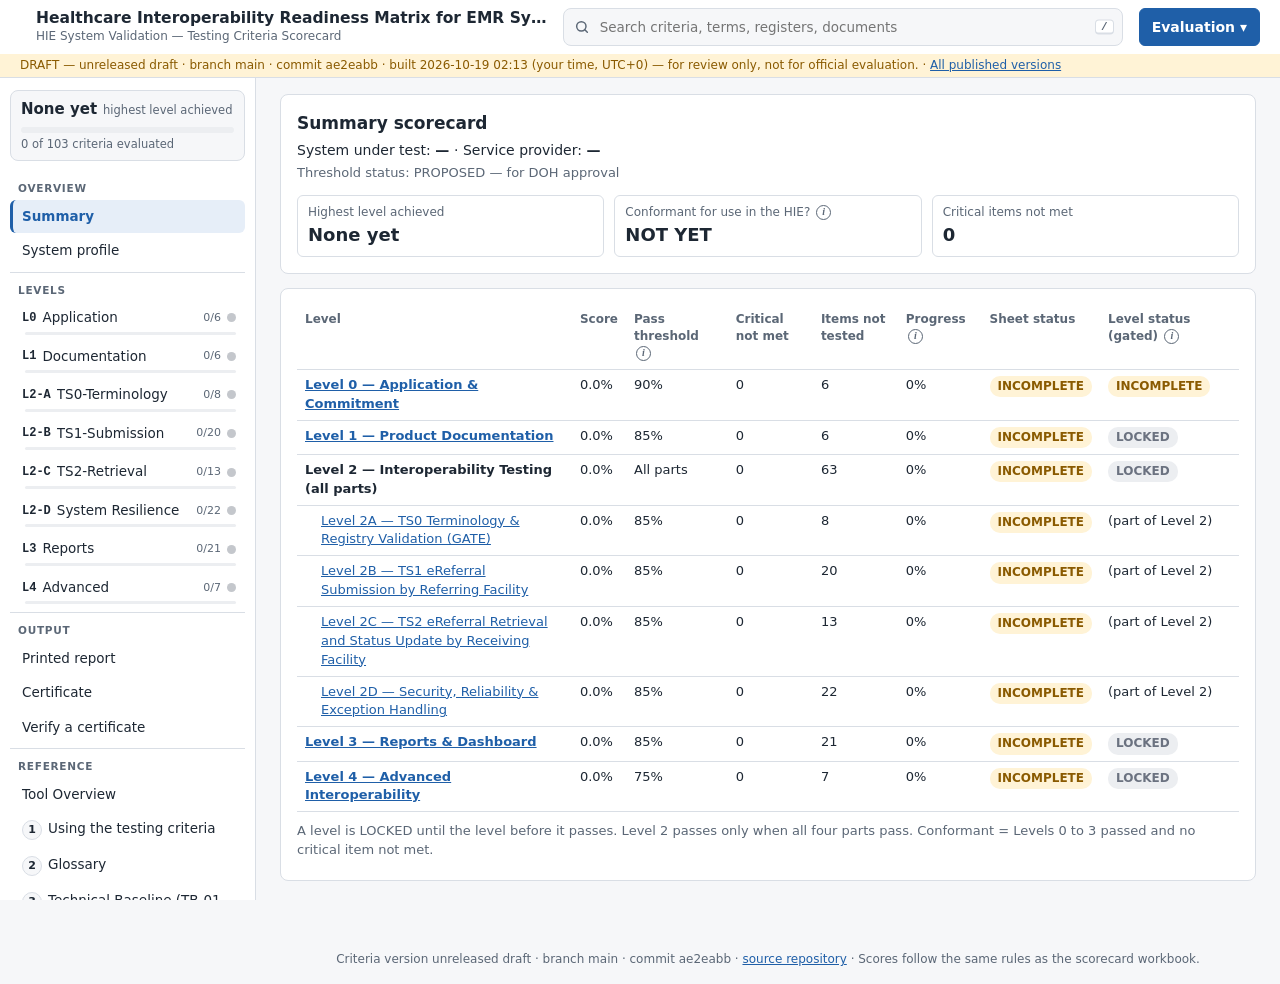
==== draft/index.html @ 9a59cc31 "publish: push main (ae2eabb)" ====
<!doctype html>
<!-- SPDX-FileCopyrightText: 2026 Department of Health – Western Visayas Center for Health Development
     SPDX-License-Identifier: GPL-3.0-or-later -->
<html lang="en">
<head>
  <meta charset="utf-8">
  <meta name="build" content="ae2eabb5ef69">
  <meta name="viewport" content="width=device-width, initial-scale=1">
  <title>Testing Criteria Scorecard</title>
  <link rel="stylesheet" href="style.css?v=ae2eabb5ef69">
</head>
<body>
  <header class="top" id="top">
    <div class="top-inner">
      <button id="nav-toggle" class="nav-toggle" type="button" aria-expanded="false" aria-controls="side" aria-label="Open navigation">
        <span class="burger" aria-hidden="true"></span><span id="nav-cur" class="nav-cur">Summary</span>
      </button>
      <a class="brand" href="#summary" title="Summary">
        <h1>Healthcare Interoperability Readiness Matrix for EMR Systems Evaluation Tool</h1>
        <span class="sub">HIE System Validation — Testing Criteria Scorecard</span>
      </a>
      <div class="search" role="search">
        <svg class="s-ico" viewBox="0 0 24 24" aria-hidden="true"><circle cx="11" cy="11" r="7"/><path d="m20 20-4.2-4.2"/></svg>
        <input id="q" type="search" placeholder="Search criteria, terms, registers, documents" aria-label="Search criteria, terms, registers and documents" autocomplete="off">
        <kbd class="s-key" title="Press / to search">/</kbd>
        <div id="q-list" class="q-list" role="listbox" hidden></div>
      </div>
      <div class="menu">
        <button id="menu-btn" type="button" aria-haspopup="true" aria-expanded="false" aria-controls="menu-list">Evaluation <span aria-hidden="true">▾</span></button>
        <div id="menu-list" class="menu-list" role="menu" hidden>
          <div class="menu-h">This evaluation</div>
          <button id="btn-save" type="button" role="menuitem"><b>Save evaluation</b><span>Download answers, notes and profile (.json)</span></button>
          <label class="button" for="file-load" role="menuitem"><b>Load evaluation…</b><span>Continue from a saved .json file</span></label>
          <input id="file-load" type="file" accept="application/json,.json" hidden>
          <button id="btn-print" type="button" role="menuitem"><b>Print report</b><span>Printed evaluation report / PDF</span></button>
          <button id="btn-print-cert-menu" type="button" role="menuitem"><b>Print certificate</b><span>Certificate of validation, A4 / PDF (proof of concept)</span></button>
          <button id="btn-reset" type="button" role="menuitem" class="danger"><b>Clear answers</b><span>Remove everything saved in this browser</span></button>
          <div class="menu-h">Excel workbook</div>
          <a id="dl-blank" class="button" role="menuitem" href="#" download><b>Blank workbook (.xlsx)</b><span id="dl-blank-note">Scorecard workbook of this version, to fill in offline</span></a>
          <button id="dl-filled" type="button" role="menuitem" aria-disabled="true" class="soon"><b>Workbook with my answers (.xlsx) <i class="soon-tag">Coming soon</i></b><span>Not available yet. Meanwhile use Save evaluation, or copy the results into the blank workbook.</span></button>
        </div>
      </div>
    </div>
    <div id="banner" class="banner" role="status"></div>
  </header>
  <aside id="side" class="side" aria-label="Navigation"><nav id="tabs" class="tabs" aria-label="Sections"></nav></aside>
  <div id="scrim" class="scrim" hidden></div>
  <main id="main" tabindex="-1"><p class="loading">Loading criteria…</p></main>
  <footer class="foot" id="foot"></footer>
  <script src="scoring.js?v=ae2eabb5ef69"></script>
  <script src="reference.js?v=ae2eabb5ef69"></script>
  <script src="cert.js?v=ae2eabb5ef69"></script>
  <script src="app.js?v=ae2eabb5ef69"></script>
</body>
</html>
---- draft/style.css ----
/* SPDX-FileCopyrightText: 2026 Department of Health – Western Visayas Center for Health Development
 * SPDX-License-Identifier: GPL-3.0-or-later */
:root {
  --bg: #f6f7f9;
  --panel: #ffffff;
  --ink: #1d2733;
  --muted: #5b6776;
  --line: #d9dee5;
  --accent: #1f5fa8;
  --accent-soft: #e6eef8;
  --good: #1e7a3c;
  --good-soft: #e3f3e8;
  --bad: #b3261e;
  --bad-soft: #fbe6e4;
  --warn: #8a5a00;
  --warn-soft: #fff3d6;
  --lock: #6b7280;
  --lock-soft: #eceef1;
  --radius: 8px;
  --cmp: #0f7f78; --cmp-soft: #ddf3ef;
}
@media (prefers-color-scheme: dark) {
  :root {
    --bg: #12161c; --panel: #1b2129; --ink: #e6e9ee; --muted: #a2acb9; --line: #2e3742;
    --accent: #7fb0ec; --accent-soft: #1d2b3d; --good: #79d095; --good-soft: #17301f;
    --bad: #f19a92; --bad-soft: #3a1d1b; --warn: #f2c66b; --warn-soft: #3a2f14; --lock: #a2acb9; --lock-soft: #262d36; --cmp: #5fd0c2; --cmp-soft: #12302d;
  }
}
* { box-sizing: border-box; }
body { margin: 0; font: 14px/1.45 system-ui, -apple-system, "Segoe UI", Roboto, sans-serif; background: var(--bg); color: var(--ink); }
h1 { font-size: 18px; margin: 0; }
h2 { font-size: 17px; margin: 0 0 4px; }
h3 { font-size: 15px; margin: 0; }
p { margin: 4px 0; }
a { color: var(--accent); }
table.kv th { width: 32%; }
button, .button, select, input, textarea { font: inherit; color: inherit; }
button, .button {
  border: 1px solid var(--line); background: var(--panel); border-radius: 6px; padding: 6px 12px; cursor: pointer;
  display: inline-block; white-space: nowrap;
}
button:hover, .button:hover { border-color: var(--accent); }
button.danger { color: var(--bad); }
button:focus-visible, .button:focus-visible, select:focus-visible, .tabs a:focus-visible { outline: 2px solid var(--accent); outline-offset: 2px; }

/* ---------------------------------------------------------------- page shell
   header (one row) · fixed sidebar on the left · content · guide panel docked on the right */
:root { --side: 256px; --guide: 430px; --hdr: 64px; }
.top { background: var(--panel); border-bottom: 1px solid var(--line); position: sticky; top: 0; z-index: 30; }
.top-inner { display: grid; grid-template-columns: auto minmax(0, 1fr) minmax(260px, 560px) auto; gap: 16px; align-items: center; padding: 8px 20px; }
.brand { text-decoration: none; color: inherit; min-width: 0; grid-column: 2; }
.brand h1 { font-size: 15.5px; line-height: 1.25; white-space: nowrap; overflow: hidden; text-overflow: ellipsis; }
.brand .sub { display: block; font-size: 12px; white-space: nowrap; overflow: hidden; text-overflow: ellipsis; }
.sub { color: var(--muted); font-size: 13px; }
.menu { position: relative; grid-column: 4; }
#menu-btn { background: var(--accent); border-color: var(--accent); color: #fff; font-weight: 600; height: 38px; }
#menu-btn:hover { filter: brightness(1.08); }
.menu-list { position: absolute; right: 0; top: calc(100% + 6px); z-index: 45; width: 290px; background: var(--panel); border: 1px solid var(--line);
  border-radius: 10px; box-shadow: 0 10px 28px rgba(0,0,0,.18); padding: 6px; display: grid; gap: 2px; }
.menu-list[hidden] { display: none; }
.menu-list button, .menu-list .button { border: 0; border-radius: 6px; text-align: left; padding: 8px 10px; white-space: normal; background: none; width: 100%; }
.menu-list button:hover, .menu-list .button:hover { background: var(--accent-soft); }
.menu-list b { display: block; font-size: 13.5px; }
.menu-list span { display: block; font-size: 12px; color: var(--muted); }
.menu-list .danger b { color: var(--bad); }
.nav-toggle { display: none; align-items: center; gap: 8px; padding: 6px 10px; height: 38px; max-width: 46vw; grid-column: 1; }
.nav-cur { overflow: hidden; text-overflow: ellipsis; white-space: nowrap; font-weight: 600; font-size: 13px; }
.burger, .burger::before, .burger::after { display: block; width: 16px; height: 2px; background: currentColor; border-radius: 1px; position: relative; }
.burger::before, .burger::after { content: ""; position: absolute; left: 0; }
.burger::before { top: -5px; } .burger::after { top: 5px; }
.banner { padding: 3px 20px; font-size: 12px; white-space: nowrap; overflow: hidden; text-overflow: ellipsis; }
.banner.draft { background: var(--warn-soft); color: var(--warn); }
.banner.release { background: var(--good-soft); color: var(--good); }

/* search: same height and radius as the menu button, icon and "/" hint inside the field */
.search { position: relative; grid-column: 3; width: 100%; }
.search input { width: 100%; height: 38px; padding: 0 36px 0 36px; border: 1px solid var(--line); border-radius: 8px; background: var(--bg); font-size: 13.5px; }
.search input:focus { outline: none; border-color: var(--accent); background: var(--panel); box-shadow: 0 0 0 3px var(--accent-soft); }
.search .s-ico { position: absolute; left: 11px; top: 50%; width: 16px; height: 16px; transform: translateY(-50%); fill: none; stroke: var(--muted); stroke-width: 2.2; stroke-linecap: round; pointer-events: none; }
.search .s-key { position: absolute; right: 9px; top: 50%; transform: translateY(-50%); font: 600 11px ui-monospace, Consolas, monospace; color: var(--muted);
  border: 1px solid var(--line); border-bottom-width: 2px; border-radius: 4px; padding: 0 5px; background: var(--panel); pointer-events: none; }
.search input:focus ~ .s-key { display: none; }

/* sidebar */
.side { position: fixed; z-index: 25; top: var(--hdr); left: 0; bottom: 0; width: var(--side); overflow-y: auto; background: var(--panel);
  border-right: 1px solid var(--line); padding: 12px 10px 28px; scrollbar-width: thin; }
.tabs { display: flex; flex-direction: column; gap: 4px; }
.sd-prog { border: 1px solid var(--line); border-radius: 8px; padding: 8px 10px; margin-bottom: 6px; background: var(--bg); }
.sd-prog b { font-size: 15px; } .sd-prog span { font-size: 11.5px; color: var(--muted); margin-left: 6px; }
.sd-prog .bar { margin: 6px 0 3px; } .sd-prog .sd-small { margin: 0; display: block; }
.tg { display: flex; flex-direction: column; gap: 1px; padding-top: 6px; border-top: 1px solid var(--line); }
.tg:nth-child(2) { border-top: 0; }
.tg-l { font-size: 10.5px; font-weight: 700; letter-spacing: .07em; text-transform: uppercase; color: var(--muted); padding: 4px 8px 2px; }
.tabs a { position: relative; display: flex; align-items: center; gap: 6px; padding: 7px 9px; text-decoration: none; color: var(--ink); border-radius: 6px;
  border-left: 3px solid transparent; font-size: 13.5px; }
.tabs a:hover { background: var(--bg); }
.tabs a[aria-current="page"] { background: var(--accent-soft); color: var(--accent); border-left-color: var(--accent); font-weight: 600; }
.tabs a.lvl { padding-bottom: 11px; }
.tabs .t-code { font: 700 12px ui-monospace, Consolas, monospace; flex: none; }
.tabs .t-name { flex: 1; min-width: 0; overflow: hidden; text-overflow: ellipsis; white-space: nowrap; }
.tabs .t-count { font-size: 11px; color: var(--muted); font-variant-numeric: tabular-nums; }
.ts { width: 9px; height: 9px; border-radius: 50%; flex: none; }
.t-meter { position: absolute; left: 12px; right: 9px; bottom: 4px; height: 3px; background: var(--lock-soft); border-radius: 2px; overflow: hidden; }
.t-meter > span { display: block; height: 100%; }
.ts-todo { background: var(--lock); opacity: .4; } .ts-prog { background: var(--warn); } .ts-pass { background: var(--good); } .ts-fail { background: var(--bad); }
.sd-ref > summary { cursor: pointer; padding: 7px 9px; border-radius: 6px; font-size: 13.5px; list-style: none; display: flex; justify-content: space-between; }
.sd-ref > summary::after, .sd-doc > summary::after { content: "▸"; color: var(--muted); transition: transform .15s; }
.sd-ref[open] > summary::after, .sd-doc[open] > summary::after { transform: rotate(90deg); }
.sd-ref > summary::-webkit-details-marker, .sd-doc > summary::-webkit-details-marker { display: none; }
.sd-ref > summary:hover, .sd-doc > summary:hover { background: var(--bg); }
.sd-sub { padding-left: 8px; margin-left: 8px; border-left: 1px solid var(--line); }
.sd-sub a { padding: 5px 8px; font-size: 13px; }
.sd-h { font-size: 10.5px; font-weight: 700; color: var(--muted); text-transform: uppercase; letter-spacing: .05em; padding: 8px 8px 2px; }
.sd-doc > summary { cursor: pointer; padding: 5px 8px; font-size: 13px; border-radius: 6px; list-style: none; display: flex; justify-content: space-between; gap: 6px; }
.sd-doc a { padding-left: 14px; font-size: 12.5px; }
.sd-doc .cnt { font-size: 11px; color: var(--muted); }
.scrim { position: fixed; inset: 0; background: rgba(0,0,0,.35); z-index: 24; }

main { max-width: 1180px; margin: 0 auto 0 var(--side); padding: 16px 24px 40px; }
@media (min-width: 1500px) { main { margin-left: calc(var(--side) + (100vw - var(--side) - 1180px) / 2 - 8px); } }
.foot { margin-left: var(--side); }
.loading { color: var(--muted); }
.panel { background: var(--panel); border: 1px solid var(--line); border-radius: var(--radius); padding: 16px; margin-bottom: 14px; }
.intro { color: var(--muted); max-width: 900px; }

.stats { display: grid; grid-template-columns: repeat(auto-fit, minmax(140px, 1fr)); gap: 10px; margin-top: 12px; }
.stat { border: 1px solid var(--line); border-radius: 6px; padding: 8px 10px; }
.stat .k { font-size: 12px; color: var(--muted); }
.stat .v { font-size: 18px; font-weight: 600; }
.stat.good { border-color: var(--good); background: var(--good-soft); } .stat.good .v { color: var(--good); }
.stat.bad { border-color: var(--bad); background: var(--bad-soft); } .stat.bad .v { color: var(--bad); }
.stat.warn { border-color: color-mix(in srgb, var(--warn) 50%, var(--line)); } .stat.warn .v { color: var(--warn); }
.bar.thr { position: relative; overflow: visible; }
.bar.thr > span { border-radius: 3px; }
.stat.good .bar > span { background: var(--good); } .stat.bad .bar > span { background: var(--bad); }
.bar.thr > i { position: absolute; top: -3px; bottom: -3px; width: 2px; background: var(--ink); }
.bar { height: 6px; background: var(--lock-soft); border-radius: 3px; overflow: hidden; margin-top: 6px; }
.bar > span { display: block; height: 100%; background: var(--accent); }

.status { display: inline-block; padding: 2px 8px; border-radius: 10px; font-size: 12px; font-weight: 600; }
.s-PASSED { background: var(--good-soft); color: var(--good); }
.s-NOT-PASSED { background: var(--bad-soft); color: var(--bad); }
.s-INCOMPLETE { background: var(--warn-soft); color: var(--warn); }
.s-LOCKED { background: var(--lock-soft); color: var(--lock); }

.toolbar { display: flex; gap: 10px; align-items: center; flex-wrap: wrap; margin: 6px 0 12px; }
.toolbar input[type=search] { padding: 6px 10px; border: 1px solid var(--line); border-radius: 6px; background: var(--panel); min-width: 240px; }
.toolbar select { padding: 6px; border: 1px solid var(--line); border-radius: 6px; background: var(--panel); }

/* criterion cards: the whole card is shaded by its state so open items stand out while scrolling */
.crit { background: var(--panel); border: 1px solid var(--line); border-left: 6px solid var(--line); border-radius: var(--radius); padding: 12px 14px; margin-bottom: 10px;
  transition: background-color .15s, border-color .15s; scroll-margin-top: calc(var(--hdr, 120px) + 70px); }
.crit.st-nt { border-left-color: #b8c0cb; border-left-style: dashed; }
.crit.st-prog { border-left-color: var(--warn); border-left-style: dashed; background: linear-gradient(90deg, var(--warn-soft), var(--panel) 40%); }
.crit.st-met { border-left-color: var(--good); background: linear-gradient(90deg, var(--good-soft), var(--panel) 55%); }
.crit.st-fail { border-left-color: var(--bad); background: var(--bad-soft); border-color: color-mix(in srgb, var(--bad) 35%, var(--line)); }
.crit.st-partial { border-left-color: var(--cmp); background: var(--cmp-soft); }
.crit.st-na { border-left-color: var(--lock); background: repeating-linear-gradient(135deg, var(--panel) 0 10px, var(--lock-soft) 10px 12px); }
.crit.st-na .title, .crit.st-na .subs { opacity: .8; }
.crit.info { box-shadow: inset 0 0 0 1px transparent; }
.crit.info .title::before { content: "INFO ONLY"; font-size: 10px; font-weight: 700; letter-spacing: .05em; color: var(--muted); border: 1px solid var(--line); border-radius: 3px; padding: 0 4px; margin-right: 6px; vertical-align: 1px; }
.badge-slot { margin-left: auto; }
.badge { display: inline-block; font-size: 11.5px; font-weight: 700; padding: 2px 8px; border-radius: 999px; white-space: nowrap; border: 1px solid transparent; }
.b-met { background: var(--good); color: #fff; }
.b-fail { background: var(--bad); color: #fff; }
.b-partial { background: var(--cmp); color: #fff; }
.b-prog { background: var(--warn-soft); color: var(--warn); border-color: var(--warn); }
.b-na { background: var(--lock-soft); color: var(--lock); border-color: var(--lock); }
.b-nt { background: var(--panel); color: var(--muted); border-color: #b8c0cb; border-style: dashed; }
.crit .srcbtn.card { margin-left: 6px; }
/* answer controls take the colour of their value */
select.v-met { background: var(--good-soft) !important; border-color: var(--good) !important; color: var(--good); font-weight: 600; }
select.v-fail { background: var(--bad-soft) !important; border-color: var(--bad) !important; color: var(--bad); font-weight: 600; }
select.v-na { background: var(--lock-soft) !important; border-color: var(--lock) !important; color: var(--lock); }
select.v-partial { background: var(--cmp-soft) !important; border-color: var(--cmp) !important; color: var(--cmp); font-weight: 600; }
select.v-nt { border-style: dashed !important; }
.subs li.v-met { background: color-mix(in srgb, var(--good-soft) 70%, transparent); }
.subs li.v-fail { background: color-mix(in srgb, var(--bad) 14%, transparent); }
.subs li.v-na { opacity: .75; }
.subs li { border-radius: 4px; padding-left: 4px; padding-right: 4px; }
.crit-head { display: flex; gap: 8px 10px; align-items: center; flex-wrap: wrap; }
.cid { font-weight: 700; font-family: ui-monospace, Consolas, monospace; }
.section { color: var(--muted); font-size: 12px; }
.tag { font-size: 11px; padding: 1px 6px; border-radius: 4px; background: var(--lock-soft); color: var(--muted); }
.tag.critical { background: var(--bad-soft); color: var(--bad); font-weight: 600; }
.title { margin: 6px 0 8px; font-size: 14px; }
.answer { display: flex; gap: 8px; align-items: center; flex-wrap: wrap; }
.answer select { padding: 5px 8px; border: 1px solid var(--line); border-radius: 6px; background: var(--panel); min-width: 180px; }
.subs { list-style: none; padding: 0; margin: 6px 0 0; }
.subs li { display: grid; grid-template-columns: 90px 1fr 190px; gap: 8px; align-items: center; padding: 5px 0; border-top: 1px dashed var(--line); }
.subs .sid { font-family: ui-monospace, Consolas, monospace; font-size: 12px; color: var(--muted); }
.subs select { padding: 4px 6px; border: 1px solid var(--line); border-radius: 6px; background: var(--panel); }
.result { margin-top: 8px; font-size: 13px; color: var(--muted); }
.result b { color: var(--ink); }
.out-bad { color: var(--bad); }
details { margin-top: 8px; }
details summary { cursor: pointer; color: var(--accent); font-size: 13px; }
.guide { white-space: pre-wrap; font-size: 13px; margin: 6px 0; }
.guide h4 { margin: 8px 0 2px; font-size: 12px; text-transform: uppercase; letter-spacing: .03em; color: var(--muted); }
textarea.notes { width: 100%; min-height: 34px; margin-top: 8px; border: 1px solid var(--line); border-radius: 6px; padding: 6px 8px; background: var(--panel); resize: vertical; }

table.grid { width: 100%; border-collapse: collapse; font-size: 13px; }
table.grid th, table.grid td { border-bottom: 1px solid var(--line); padding: 6px 8px; text-align: left; vertical-align: top; }
table.grid th { color: var(--muted); font-weight: 600; font-size: 12px; }
.num { text-align: right; font-variant-numeric: tabular-nums; }
/* system profile: one panel per workbook group (numbered 1–4), hint text always visible under each field */
.pf-group { min-width: 0; }
.pf-head { display: flex; flex-wrap: wrap; align-items: center; gap: 4px 12px; }
.pf-title { display: flex; align-items: center; gap: 8px; font-size: 15px; }
.pf-num { display: inline-grid; place-items: center; width: 22px; height: 22px; border-radius: 5px; background: var(--accent-soft); color: var(--accent); font-size: 12.5px; }
.pf-count { margin-left: auto; font-size: 12px; color: var(--muted); font-variant-numeric: tabular-nums; }
.pf-note { color: var(--muted); font-size: 13px; margin: 4px 0 0; }
.profile { display: grid; grid-template-columns: repeat(auto-fill, minmax(min(260px, 100%), 1fr)); gap: 14px 18px; margin-top: 12px; }
.pf-field { display: flex; flex-direction: column; gap: 4px; min-width: 0; }
.pf-field.wide { grid-column: 1 / -1; }
.pf-lab { display: flex; align-items: center; gap: 4px; }
.profile label { font-size: 13px; font-weight: 600; color: var(--ink); }
.pf-head .srcbtn { margin-left: 0; }
.pf-req { font-weight: 400; font-size: 12px; color: var(--muted); }
.profile input, .profile select, .profile textarea { width: 100%; min-height: 36px; padding: 6px 9px; border: 1px solid var(--line); border-radius: 6px; background: var(--panel); }
.profile textarea { resize: vertical; line-height: 1.4; }
.profile input:focus, .profile select:focus, .profile textarea:focus { outline: none; border-color: var(--accent); box-shadow: 0 0 0 3px var(--accent-soft); }
.profile input::placeholder, .profile textarea::placeholder { color: var(--muted); opacity: .8; }
.pf-hint { font-size: 12px; color: var(--muted); line-height: 1.35; }
/* team table: role · name · agency · designation; on phones each person becomes a stacked block */
.pf-team-help { margin: 8px 0 0; }
.pf-team-tbl { margin-top: 10px; border-top: 1px solid var(--line); }
.pf-trow { display: grid; grid-template-columns: minmax(140px, .9fr) minmax(0, 1.3fr) minmax(0, 1fr) minmax(0, 1.3fr); gap: 8px 12px; align-items: center;
  padding: 8px 0; border-bottom: 1px solid var(--line); }
.pf-thead { padding: 6px 0; font-size: 12px; font-weight: 600; color: var(--muted); }
.pf-role { display: flex; flex-wrap: wrap; align-items: center; gap: 2px 6px; font-size: 13.5px; }
.pf-role .pf-req { flex-basis: 100%; }
.pf-trow.opt .pf-role b { font-weight: 600; color: var(--muted); }
.pf-tc { min-width: 0; }
.pf-tc input, .pf-tc select { width: 100%; min-height: 36px; padding: 6px 9px; border: 1px solid var(--line); border-radius: 6px; background: var(--panel); }
.pf-tc input:focus, .pf-tc select:focus { outline: none; border-color: var(--accent); box-shadow: 0 0 0 3px var(--accent-soft); }
.pf-tl { position: absolute; width: 1px; height: 1px; overflow: hidden; clip: rect(0 0 0 0); white-space: nowrap; }
.pf-team { margin: 12px 0 0; padding: 8px 10px; border-radius: 6px; font-size: 13px; }
.pf-team:has(.pf-warn) { background: var(--warn-soft); color: var(--warn); }
.pf-team:has(.pf-ok) { background: var(--good-soft); color: var(--good); }
@media (prefers-color-scheme: dark) { .profile input, .profile select, .pf-tc select { color-scheme: dark; } }
@media (max-width: 767px) {
  .profile input, .profile select, .pf-tc input, .pf-tc select { min-height: 44px; }
  .pf-thead { display: none; }
  .pf-trow { grid-template-columns: 1fr; gap: 6px; padding: 12px 0; }
  .pf-role .pf-req { flex-basis: auto; }
  .pf-tl { position: static; width: auto; height: auto; overflow: visible; clip: auto; display: block; font-size: 12px; color: var(--muted); margin-bottom: 2px; }
}
.big { font-size: 16px; font-weight: 600; }
.foot { color: var(--muted); font-size: 12px; text-align: center; padding: 16px; }


/* ---------------------------------------------------------------- search */
.q-list { position: absolute; z-index: 30; left: 0; right: 0; top: calc(100% + 4px); background: var(--panel); border: 1px solid var(--line); border-radius: 8px;
  box-shadow: 0 8px 24px rgba(0,0,0,.16); max-height: 60vh; overflow: auto; }
.q-list a { display: grid; grid-template-columns: 110px 1fr; gap: 0 10px; padding: 7px 10px; text-decoration: none; color: var(--ink); border-bottom: 1px solid var(--line); }
.q-list a[aria-selected="true"], .q-list a:hover { background: var(--accent-soft); }
.q-list .sk { grid-row: span 2; font-size: 11px; color: var(--muted); padding-top: 2px; }
.q-list .ss { font-size: 12px; color: var(--muted); }
.q-list .none { padding: 10px; color: var(--muted); }

/* ---------------------------------------------------------------- linked terms, help */
.xref { border-bottom: 1px dotted var(--accent); cursor: help; text-decoration: none; color: inherit; }
.xref:hover, .xref:focus-visible { background: var(--accent-soft); outline: none; }
.xref.x-c, .xref.x-r { border-bottom-style: solid; color: var(--accent); font-weight: 600; cursor: pointer; }
.help { display: inline-grid; place-items: center; width: 15px; height: 15px; border-radius: 50%; border: 1px solid var(--muted);
  color: var(--muted); font: italic 700 10px/1 Georgia, serif; cursor: help; vertical-align: 1px; margin-left: 2px; user-select: none; }
.help:hover, .help:focus-visible { border-color: var(--accent); color: var(--accent); outline: none; }
.tag .help { width: 13px; height: 13px; font-size: 9px; }
.xpop { position: absolute; z-index: 60; max-width: min(420px, calc(100vw - 16px)); background: var(--panel); color: var(--ink); border: 1px solid var(--line);
  border-radius: 8px; box-shadow: 0 10px 28px rgba(0,0,0,.2); padding: 10px 12px; font-size: 13px; line-height: 1.45; }
.xpop p { margin: 4px 0; }
.xp-kind { font-size: 11px; color: var(--muted); text-transform: uppercase; letter-spacing: .04em; }
.xp-title { font-weight: 700; margin-top: 1px; }
.xp-links { margin-top: 6px; display: flex; gap: 12px; flex-wrap: wrap; font-size: 12.5px; }
.xp-used { margin-top: 6px; font-size: 12px; color: var(--muted); }
.xp-close { position: absolute; top: 4px; right: 6px; border: none; background: none; font-size: 18px; line-height: 1; padding: 2px 6px; color: var(--muted); }
.xp-dl { margin: 6px 0 0; display: grid; grid-template-columns: max-content 1fr; gap: 3px 10px; font-size: 12.5px; }
.xp-dl dt { color: var(--muted); }
.xp-dl dd { margin: 0; white-space: pre-wrap; }
.cchip { display: inline-block; font: 600 11.5px ui-monospace, Consolas, monospace; padding: 0 5px; border: 1px solid var(--line); border-radius: 4px;
  text-decoration: none; margin: 1px 0; }

/* ---------------------------------------------------------------- criterion card additions */
a.cid { color: var(--ink); text-decoration: none; }
a.cid:hover { color: var(--accent); text-decoration: underline; }
.crit.target, .rcard.target, dt.target, tr.target { box-shadow: 0 0 0 3px var(--accent); }
.gbar { display: flex; flex-wrap: wrap; gap: 6px; margin-top: 8px; }
.gbtn { font-size: 12px; padding: 3px 9px; border-radius: 14px; color: var(--accent); }
.gbtn .cnt, .d-tabs .cnt { display: inline-block; min-width: 16px; padding: 0 4px; border-radius: 8px; background: var(--accent-soft); font-size: 11px; text-align: center; }

/* ---------------------------------------------------------------- guide drawer */
.drawer { position: fixed; z-index: 26; top: var(--hdr); right: 0; bottom: 0; width: min(var(--guide), 100vw); background: var(--panel); border-left: 1px solid var(--line);
  box-shadow: -8px 0 24px rgba(0,0,0,.14); transform: translateX(105%); transition: transform .18s ease; display: flex; flex-direction: column; }
.drawer.open { transform: none; }
.d-head { display: flex; justify-content: space-between; align-items: flex-start; padding: 14px 16px 0; }
.d-head h2 { margin: 2px 0 0; font: 700 18px ui-monospace, Consolas, monospace; outline: none; }
.d-close { border: none; background: none; font-size: 24px; line-height: 1; color: var(--muted); }
.d-title { padding: 4px 16px 8px; margin: 0; font-weight: 600; border-bottom: 1px solid var(--line); }
.d-tabs { display: flex; gap: 2px; padding: 8px 10px 0; overflow-x: auto; border-bottom: 1px solid var(--line); }
.d-tabs button { border: none; border-bottom: 3px solid transparent; border-radius: 0; background: none; font-size: 12.5px; padding: 6px 8px; color: var(--muted); }
.d-tabs button[aria-selected="true"] { color: var(--accent); border-bottom-color: var(--accent); font-weight: 600; }
.d-body { padding: 12px 16px; overflow: auto; flex: 1; font-size: 13.5px; }
.d-body p { margin: 0 0 8px; }
.d-body .purpose { background: var(--accent-soft); padding: 6px 8px; border-radius: 6px; }
.d-body .tcard { border: 1px solid var(--line); border-radius: 6px; padding: 8px 10px; margin-bottom: 8px; }
.d-body dl.terms dt { font-weight: 700; margin-top: 8px; }
.d-body dl.terms dd { margin: 2px 0 0; color: var(--ink); }
.d-foot { padding: 8px 16px; border-top: 1px solid var(--line); font-size: 12.5px; }
.edit-src { font-size: 12.5px; text-decoration: none; margin-left: 8px; }
.muted { color: var(--muted); }
@media (min-width: 1280px) { body.drawer-open main { margin-left: var(--side); margin-right: var(--guide); max-width: none; } }
.d-follow { display: inline-flex; align-items: center; gap: 4px; font-size: 12px; color: var(--muted); margin-left: auto; margin-right: 6px; cursor: pointer; white-space: nowrap; }
.d-head h2 a { color: inherit; text-decoration: none; } .d-head h2 a:hover { color: var(--accent); }
.crit.in-guide { outline: 2px solid var(--accent); outline-offset: 1px; }

/* ---------------------------------------------------------------- reference pages */
.refview { display: block; }
.ref-picker { display: none; }
.ref-picker span { font-size: 11px; font-weight: 700; text-transform: uppercase; letter-spacing: .05em; color: var(--muted); }
.ref-picker select { width: 100%; height: 40px; margin-top: 4px; border: 1px solid var(--line); border-radius: 8px; padding: 0 8px; background: var(--panel); }
.rn-group { font-size: 11px; text-transform: uppercase; letter-spacing: .04em; color: var(--muted); margin: 10px 8px 2px; }
.rbody h2 { margin-bottom: 8px; }
.rbody h3 { margin: 16px 0 6px; font-size: 14px; }
.rbody #ref-filter { padding: 6px 10px; border: 1px solid var(--line); border-radius: 6px; background: var(--panel); min-width: 260px; margin: 0 0 10px; }
dl.gl { display: grid; grid-template-columns: minmax(160px, 28%) 1fr; gap: 6px 14px; margin: 0; }
dl.gl dt { font-weight: 700; padding: 2px 4px; border-radius: 4px; }
dl.gl dd { margin: 0; padding: 2px 0; border-bottom: 1px dashed var(--line); }
.rcard { border: 1px solid var(--line); border-radius: 8px; padding: 10px 12px; margin-bottom: 10px; }
.rcard h3 { margin: 0 0 6px; font-size: 14px; }
.rid { font-family: ui-monospace, Consolas, monospace; color: var(--accent); }
.rhome { display: grid; grid-template-columns: repeat(auto-fill, minmax(200px, 1fr)); gap: 10px; margin-top: 12px; }
.rtile { display: block; border: 1px solid var(--line); border-radius: 8px; padding: 12px; text-decoration: none; color: var(--ink); }
.rtile:hover { border-color: var(--accent); }
.rtile span { display: block; font-size: 12px; color: var(--muted); }
.doc { font-size: 14px; line-height: 1.55; }
.doc table { border-collapse: collapse; width: 100%; font-size: 12.5px; margin: 8px 0; display: block; overflow-x: auto; }
.doc th, .doc td { border: 1px solid var(--line); padding: 4px 6px; vertical-align: top; }
.doc h2, .doc h3 { font-size: 15px; margin-top: 16px; }
.ref-moved { background: var(--accent-soft); padding: 8px 10px; border-radius: 6px; }
.docnav { display: flex; justify-content: space-between; gap: 10px; margin-top: 16px; padding-top: 10px; border-top: 1px solid var(--line); font-size: 13px; }
@media (max-width: 860px) { dl.gl { grid-template-columns: 1fr; } }
@media print { .xref { border: none; color: inherit; } .help, .gbar, .drawer, .xpop { display: none !important; } }

/* Printed report — mirrors the workbook's Printed Evaluation Report, compact for A4 */
.rp-controls { display: flex; flex-wrap: wrap; gap: 14px; align-items: center; margin-bottom: 10px; font-size: 13px; }
.rp-controls label { display: inline-flex; gap: 6px; align-items: center; }
.paper {
  --r-ink: #1a1a1a; --r-muted: #595959; --r-line: #bfbfbf; --r-head: #d9d9d9; --r-band: #404040;
  --met: #e2efda; --met-t: #375623; --fail: #f8cbad; --fail-t: #9c0006; --part: #ffeb9c; --part-t: #7a5300; --cmpr: #d2efe9; --cmpr-t: #0b5e57;
  --nt: #f2f2f2; --nt-t: #7f7f7f; --na: #ddebf7; --na-t: #2f5597;
  background: #fff; color: var(--r-ink); max-width: 210mm; margin: 0 auto; padding: 12mm 10mm; box-shadow: 0 1px 4px rgba(0,0,0,.15);
  font: 9.5pt/1.35 Arial, "Helvetica Neue", Helvetica, sans-serif;
}
.paper .muted { color: var(--r-muted); font-size: .85em; }
.rp-letter { text-align: center; font-family: "Times New Roman", Times, serif; font-size: 10.5pt; line-height: 1.3; }
.rp-title { text-align: center; font-size: 13pt; margin: 8px 0 2px; text-transform: uppercase; letter-spacing: .02em; }
.rp-title small { display: block; font-size: 11pt; margin-top: 2px; }
.rp-ver { text-align: center; color: var(--r-muted); font-size: 8pt; margin: 0 0 8px; }
.rp-draft { color: var(--fail-t); font-weight: 700; }
.rp-text { border: 1px solid var(--r-line); padding: 4px 8px; font-size: 8.5pt; columns: 2; column-gap: 14px; }
.rp-text h3 { font-size: 8.5pt; margin: 2px 0; break-after: avoid; }
.rp-text p { margin: 0 0 4px; text-align: justify; }
.rp-h { background: var(--r-head); border: 1px solid var(--r-line); font-size: 9.5pt; margin: 10px 0 0; padding: 3px 6px; text-transform: uppercase; break-after: avoid; }
.rp-note { margin: 2px 0 0; padding: 4px 6px; border: 1px solid var(--r-line); border-top: 0; }
.rp-kv, .rp-table { width: 100%; border-collapse: collapse; font-size: 8.5pt; }
.rp-kv th, .rp-kv td, .rp-table th, .rp-table td { border: 1px solid var(--r-line); padding: 2px 5px; vertical-align: top; text-align: left; }
.rp-kv th { width: 17%; background: #f5f5f5; font-weight: 600; }
.rp-kv td { width: 33%; }
.rp-table thead th { background: var(--r-head); font-weight: 700; text-align: center; }
.rp-table tr.rp-total td, .rp-table tr.rp-total + tr td { background: #f5f5f5; }
.rp-table .c { text-align: center; }
.rp-legend { display: flex; flex-wrap: wrap; gap: 4px 6px; margin: 4px 0; font-size: 7.5pt; }
.chip { display: inline-block; padding: 0 6px; border-radius: 3px; font-weight: 700; font-size: .92em; white-space: nowrap; }
.idchip { display: inline-block; padding: 0 4px; margin: 1px 0; border-radius: 3px; font: 600 .9em ui-monospace, Consolas, monospace; }
.st-met, .st-passed { background: var(--met); color: var(--met-t); }
.st-fail, .st-not-passed, .st-not-met { background: var(--fail); color: var(--fail-t); }
.st-incomplete { background: var(--part); color: var(--part-t); }
.st-partial { background: var(--cmpr); color: var(--cmpr-t); }
.st-nt { background: var(--nt); color: var(--nt-t); }
.st-na { background: var(--na); color: var(--na-t); }
.st-locked { background: var(--nt); color: var(--nt-t); font-style: italic; }
.st-info { background: #fff; color: var(--r-muted); }
.t-fail { color: var(--fail-t); font-weight: 700; }
.rp-critb { color: var(--fail-t); font-weight: 700; font-size: .85em; white-space: nowrap; }
.rp-bar { display: block; position: relative; height: 5px; background: #e7e7e7; border-radius: 2px; margin: 2px 0 1px; overflow: visible; }
.rp-bar > span { display: block; height: 100%; background: #5b9bd5; border-radius: 2px; }
.rp-bar.score > span { background: #70ad47; }
.rp-bar > i { position: absolute; top: -2px; width: 2px; height: 9px; background: var(--r-ink); }
.rp-sum .rp-lvl td { background: #fafafa; }
.rp-sum .rp-part td:nth-child(2) { padding-left: 14px; }
.rp-sum td:nth-child(2) { width: 32%; }
.rp-sum td:last-child { font-size: 8pt; }
.rp-crits col.w-ref { width: 9%; } .rp-crits col.w-type { width: 10%; } .rp-crits col.w-res { width: 13%; }
.rp-crits col.w-score { width: 7%; } .rp-crits col.w-out { width: 20%; }
.rp-band td { background: var(--r-band); color: #fff; font-size: 9pt; padding: 4px 6px; }
.rp-band .band-stats { float: right; font-weight: 400; font-size: 8pt; }
.rp-band .chip { margin-left: 4px; }
.rp-crit td { border-color: var(--r-line); }
.rp-crit .ref { font: 700 8.5pt ui-monospace, Consolas, monospace; white-space: nowrap; border-left: 4px solid var(--r-line); }
.rp-crit .ttl { font-weight: 600; }
.rp-crit.st-met .ref { border-left-color: #70ad47; } .rp-crit.st-fail .ref { border-left-color: #c00000; }
.rp-crit.st-partial .ref { border-left-color: #2a9d8f; } .rp-crit.st-nt .ref { border-left-color: #a6a6a6; }
.rp-crit.st-na .ref { border-left-color: #5b9bd5; }
.rp-crit.st-met, .rp-crit.st-nt, .rp-crit.st-na, .rp-crit.st-info { background: #fff; color: inherit; }
.rp-crit.st-fail, .rp-crit.st-partial { color: inherit; }
.rp-crit.st-fail td { background: #fdf0ea; } .rp-crit.st-partial td { background: #eef8f6; }
.rp-crit .res { display: inline-block; padding: 1px 4px; border-radius: 3px; font-weight: 700; font-size: 8pt; }
.rp-crit.st-met .res { background: var(--met); color: var(--met-t); } .rp-crit.st-fail .res { background: var(--fail); color: var(--fail-t); }
.rp-crit.st-partial .res { background: var(--cmpr); color: var(--cmpr-t); } .rp-crit.st-nt .res { background: var(--nt); color: var(--nt-t); }
.rp-crit.st-na .res { background: var(--na); color: var(--na-t); } .rp-crit.st-info .res { color: var(--r-muted); }
.rp-crit .out { font-size: 8pt; }
.rp-crit.st-fail .out { color: var(--fail-t); }
.rp-crit .note { color: var(--r-muted); margin-top: 2px; }
.rp-subs { display: grid; grid-template-columns: repeat(2, minmax(0, 1fr)); gap: 2px 3px; margin-top: 3px; }
.rp-subs .sub { font-size: 7.3pt; padding: 0 4px; border-radius: 3px; line-height: 1.35; }
.rp-guide td { background: #f7f7f7; font-size: 7.5pt; color: #404040; border-top: 0; }
/* sign-off: one row per person, tall enough for a handwritten signature */
.rp-sign td { height: 38px; vertical-align: middle; }
.rp-sign td:first-child { font-weight: 600; }
.rp-sign col.w-role { width: 20%; } .rp-sign col.w-sig { width: 24%; } .rp-sign col.w-date { width: 13%; }
.rp-sign .rp-desig { color: var(--r-muted); font-size: .92em; }
.rp-sign .rp-unset { color: var(--r-muted); font-style: italic; }
.rp-sign tr.rp-off td { height: 26px; color: var(--r-muted); }
.rp-sign tr.rp-off td:last-child { text-align: center; }
.rp-credit { font-size: 7.5pt; color: var(--r-muted); text-align: center; margin-top: 8px; }

@media print {
  body { background: #fff; }
  .rp-controls { display: none !important; }
  .paper { box-shadow: none; max-width: none; padding: 0; margin: 0; font-size: 8.5pt; }
  .rp-text { font-size: 7.5pt; }
  .rp-kv, .rp-table { font-size: 7.8pt; }
  .rp-crit, .rp-guide, .rp-sum tr, .rp-sign tr { break-inside: avoid; }
  .rp-band { break-after: avoid; }
  .rp-h.rp-break { break-before: page; }
  * { -webkit-print-color-adjust: exact; print-color-adjust: exact; }
}


@media print {
  :root { --bg: #fff; --panel: #fff; --ink: #000; --muted: #333; --line: #999; }
  .top, .foot, .noprint { display: none !important; }
  main { max-width: none; padding: 0; }
  .panel { border: none; padding: 0; }
  @page { size: A4; margin: 14mm 12mm; }
}

/* ---- source links (✎): edit on GitHub, show the lines, suggest a change */
.srcbtn { font: inherit; font-size: 12px; font-weight: 600; line-height: 1; padding: 4px 7px; margin-left: 6px; vertical-align: middle;
  border: 1px solid #c9a400; border-radius: 6px; background: #ffd400; color: #111; cursor: pointer;
  box-shadow: 0 1px 0 rgba(0, 0, 0, .12); transition: background .12s, transform .12s; }
.srcbtn:hover { background: #ffe14d; }
.srcbtn:active { transform: translateY(1px); }
.srcbtn:focus-visible { outline: 2px solid #111; outline-offset: 2px; }
.srcbtn .lbl { margin-left: 3px; }
.srcbtn.card { margin-left: auto; }
.srcbtn.hov { padding: 2px 5px; font-size: 11px; }
.xp-path { margin: 2px 0 8px; font-size: 12px; color: var(--muted); word-break: break-all; }
.src-acts { display: grid; gap: 6px; }
.src-acts a { display: block; padding: 7px 9px; border: 1px solid var(--line, #d0d7de); border-radius: 8px; text-decoration: none; color: inherit; }
.src-acts a:hover { border-color: var(--accent, #0b5cad); background: rgba(11, 92, 173, .05); }
.src-acts a:first-child { background: #fff7cc; border-color: #c9a400; }
.src-acts a:first-child b { color: #111; }
.src-acts b { display: block; font-size: 13px; color: var(--accent, #0b5cad); }
.src-acts span { display: block; font-size: 12px; color: var(--muted); margin-top: 2px; }
.src-rows { margin-top: 10px; max-height: 210px; overflow: auto; font-size: 12.5px; }
.src-rows > div:not(.xp-kind) { display: flex; justify-content: space-between; gap: 8px; padding: 3px 0; border-top: 1px dashed var(--line, #e3e7eb); }
.src-rows a { text-decoration: none; }
.src-rows .sg { flex: none; }
.xp-src { margin-top: 8px; padding-top: 6px; border-top: 1px solid var(--line, #e3e7eb); display: flex; flex-wrap: wrap; gap: 4px 12px; font-size: 12px; }
.xp-src a { text-decoration: none; }
.xp-src a:first-child { background: #ffd400; color: #111; border: 1px solid #c9a400; border-radius: 6px; padding: 1px 7px; font-weight: 600; }
.xp-src a:first-child:hover { background: #ffe14d; }
.d-foot .xp-src { border-top: 0; margin-top: 2px; padding-top: 0; }
.d-all { margin-top: 6px; font-size: 12px; color: var(--muted); }
@media print { .srcbtn, .xp-src, .edit-src { display: none !important; } }

/* ---- sheet tracker: sticky strip under the header with counts and a square per criterion */
.tracker { position: sticky; top: var(--hdr, 120px); z-index: 10; background: var(--panel);
  border: 1px solid var(--line); border-radius: var(--radius); padding: 7px 10px; margin: 0 0 12px; box-shadow: 0 4px 12px rgba(0,0,0,.06); }
.tr-row { display: flex; flex-wrap: wrap; gap: 6px 10px; align-items: center; font-size: 12.5px; }
.tr-name { font-family: ui-monospace, Consolas, monospace; }
.tr-score b { font-size: 13.5px; }
.tr-prog { margin-left: auto; color: var(--muted); }
.tchip { display: inline-flex; align-items: center; gap: 4px; font-size: 12px; font-weight: 700; }
.tchip .sq { width: 11px; height: 11px; display: inline-block; }
.tchip .tc-l { font-weight: 400; color: var(--muted); }
.minimap { display: flex; flex-wrap: wrap; gap: 3px; margin-top: 6px; }
.sq { width: 14px; height: 14px; border-radius: 3px; border: 1px solid rgba(0,0,0,.12); display: block; }
.sq:hover, .sq:focus-visible { transform: scale(1.35); outline: 2px solid var(--accent); outline-offset: 1px; }
.sq.st-met { background: var(--good); } .sq.st-fail { background: var(--bad); } .sq.st-partial { background: var(--cmp); }
.sq.st-prog { background: repeating-linear-gradient(135deg, #e6a700 0 3px, var(--warn-soft) 3px 6px); }
.sq.st-na { background: var(--lock); opacity: .55; } .sq.st-nt { background: var(--lock-soft); border-color: #c3cad3; }
.sq.crit-sq { border: 2px solid rgba(0,0,0,.55); }
.sr { position: absolute; width: 1px; height: 1px; overflow: hidden; clip: rect(0 0 0 0); }
.legend { display: flex; flex-wrap: wrap; gap: 4px; margin-top: 8px; }
.pager { display: flex; justify-content: space-between; gap: 10px; margin: 14px 0; }
.pager a { padding: 8px 14px; border: 1px solid var(--line); border-radius: 8px; background: var(--panel); text-decoration: none; font-weight: 600; }
.pager a:hover { border-color: var(--accent); }
.sheet-head .intro .help { vertical-align: 0; }

/* ---- tablets: narrower sidebar, guide panel overlays the right side of the content */
@media (max-width: 1100px) {
  :root { --side: 216px; --guide: 360px; }
  .top-inner { grid-template-columns: auto minmax(0, 1fr) minmax(200px, 380px) auto; gap: 12px; padding: 8px 14px; }
  .brand .sub { display: none; }
  .drawer { box-shadow: -10px 0 28px rgba(0,0,0,.18); }
}
/* ---- phones: sidebar becomes a drawer opened from ☰; guide panel takes the full screen */
@media (max-width: 767px) {
  :root { --side: 0px; }
  .top-inner { grid-template-columns: auto minmax(0, 1fr) auto; gap: 8px; padding: 8px 10px; }
  .nav-toggle { display: inline-flex; }
  .brand h1 { font-size: 13px; }
  .search { grid-column: 1 / -1; grid-row: 2; }
  .search .s-key { display: none; }
  .menu { grid-column: 3; }
  #menu-btn { padding: 6px 10px; }
  .side { top: 0; z-index: 35; width: min(320px, 86vw); transform: translateX(-105%); transition: transform .2s; box-shadow: 8px 0 28px rgba(0,0,0,.2); }
  body.nav-open .side { transform: none; }
  .scrim { z-index: 34; }
  .drawer { top: 0; z-index: 40; width: 100vw; }
  main { margin: 0; padding: 12px 10px 40px; }
  .foot { margin-left: 0; }
  .ref-picker { display: block; margin-bottom: 10px; }
  .crit { padding: 10px 10px; }
  .subs li { grid-template-columns: 1fr; gap: 4px; }
  .subs .sid { font-size: 11px; }
  .subs select, .answer select { width: 100%; min-height: 38px; }
  .tracker { padding: 6px 8px; }
  .sq { width: 16px; height: 16px; }
  .tr-prog { margin-left: 0; }
  .tchip .tc-l { display: none; }
  .stats { grid-template-columns: repeat(2, 1fr); }
  .d-follow { display: none; }
  body.hdr-min .search, body.hdr-min .banner { display: none; }
}
@media (prefers-color-scheme: dark) { .b-met, .b-fail, .b-partial { color: #111; } }
@media print { .side, .drawer { display: none !important; } main, .foot { margin: 0 !important; } }
@media print { .tracker, .pager, .badge-slot, .nav-toggle, .menu, .scrim { display: none !important; } .crit { background: none !important; } }

/* ---- Technical Reference Guide pages */
.ch-title { font-size: 20px; margin: 2px 0 6px; }
.ref-tools { position: sticky; top: var(--hdr, 64px); z-index: 5; background: var(--panel); padding: 8px 0; margin: 6px 0 4px; box-shadow: 0 6px 6px -6px rgba(0,0,0,.12); }
.ref-tools #ref-filter { width: 100%; max-width: 520px; height: 36px; padding: 0 10px; border: 1px solid var(--line); border-radius: 8px; background: var(--bg); margin: 0; }
.doc > h2 { font-size: 16px; margin: 22px 0 8px; padding-top: 6px; border-top: 1px solid var(--line); scroll-margin-top: calc(var(--hdr, 64px) + 60px); }
.reg-block { margin: 10px 0 18px; }
.reg-block h3 { font-size: 14px; margin: 16px 0 6px; scroll-margin-top: calc(var(--hdr, 64px) + 60px); }
.reg-note { display: flex; flex-wrap: wrap; align-items: center; gap: 6px 10px; padding: 7px 10px; margin-bottom: 10px; border: 1px dashed var(--accent);
  border-radius: 8px; background: var(--accent-soft); font-size: 12.5px; }
.reg-note code { font-size: 12px; }
.reg-note .edit-src { margin-left: auto; }
.reg-tag { font-size: 10.5px; font-weight: 700; letter-spacing: .06em; text-transform: uppercase; color: #fff; background: var(--accent); border-radius: 4px; padding: 1px 6px; }
.rcard, dl.gl dt, table.grid tr { scroll-margin-top: calc(var(--hdr, 64px) + 70px); }
.quick { display: flex; flex-wrap: wrap; gap: 6px; margin: 10px 0 4px; }
.quick a { padding: 4px 10px; border: 1px solid var(--line); border-radius: 999px; text-decoration: none; font-size: 12.5px; background: var(--bg); }
.quick a:hover { border-color: var(--accent); }
.rtile { position: relative; padding-left: 46px; }
.rtile .rt-num { position: absolute; left: 12px; top: 12px; width: 24px; height: 24px; border-radius: 50%; background: var(--accent-soft); color: var(--accent);
  font-weight: 700; display: grid; place-items: center; font-size: 12.5px; margin: 0; }
.sd-ch { align-items: flex-start !important; }
.sd-num { flex: none; width: 20px; height: 20px; border-radius: 50%; background: var(--bg); border: 1px solid var(--line); font-size: 11px; font-weight: 700;
  display: grid; place-items: center; margin-top: 1px; }
.sd-ch[aria-current="page"] .sd-num { background: var(--accent); border-color: var(--accent); color: #fff; }
.sd-secs { margin: 2px 0 6px 18px; padding-left: 8px; border-left: 2px solid var(--accent-soft); }
.sd-secs a { font-size: 12.5px; padding: 4px 8px; color: var(--muted); }
.sd-secs a:hover { color: var(--ink); }

/* ---- "newer version published" bar */
.update-bar { position: fixed; z-index: 60; left: 50%; bottom: 16px; transform: translateX(-50%); max-width: calc(100vw - 24px);
  display: flex; flex-wrap: wrap; align-items: center; gap: 6px 10px; padding: 10px 12px 10px 16px; border-radius: 10px;
  background: var(--ink); color: var(--panel); box-shadow: 0 10px 28px rgba(0,0,0,.25); font-size: 13.5px; }
.update-bar .muted { color: inherit; opacity: .7; }
.update-bar #btn-update { background: #ffd400; color: #111; border-color: #c9a400; font-weight: 700; padding: 4px 12px; }
.update-bar .ub-close { background: none; border: 0; color: inherit; font-size: 20px; line-height: 1; padding: 0 4px; }

/* ---- Evaluation menu groups */
.menu-h { font-size: 10.5px; font-weight: 700; letter-spacing: .07em; text-transform: uppercase; color: var(--muted); padding: 8px 10px 2px; }
.menu-h:not(:first-child) { border-top: 1px solid var(--line); margin-top: 4px; }
.menu-list a.button { text-decoration: none; color: inherit; display: block; }
.menu-list .soon { opacity: .6; cursor: not-allowed; }
.menu-list .soon:hover { background: none; }
.soon-tag { font-style: normal; font-size: 10.5px; font-weight: 700; background: var(--lock-soft); color: var(--muted); border-radius: 4px; padding: 1px 5px; margin-left: 4px; }

/* ---- certificate (Output › Certificate) and Verify a certificate
   A4 landscape on white so it costs little ink: colour only in hairlines, the QR code and the text.
   Palette from the DOH Brand Book: Deep Navy #1F2A45 for headings and rules, Charcoal #333333 for text,
   #587CA5 (brand gradient blue) for the guilloche. Type: Montserrat (primary) for text, Lora (secondary,
   serif) for the title and the product name, the two lines a reader looks for first. */
.ce-panel h3 { font-size: 14px; margin: 0 0 6px; }
.ce-grid { display: grid; grid-template-columns: minmax(0, 1fr) minmax(0, 1fr); gap: 18px; margin-top: 10px; }
.ce-checks { list-style: none; margin: 0 0 10px; padding: 0; font-size: 13px; }
.ce-checks li { display: flex; gap: 6px; padding: 3px 0; }
.ce-checks li.ok > span { color: var(--good); font-weight: 700; }
.ce-checks li.no > span { color: var(--bad); font-weight: 700; }
.ce-checks a { margin-left: auto; white-space: nowrap; }
.ce-acts { display: flex; flex-wrap: wrap; gap: 8px; margin-top: 8px; }
.ce-acts .button, .ce-acts button { text-decoration: none; }
button.primary { background: var(--accent); border-color: var(--accent); color: var(--panel); font-weight: 600; }
.ce-reg-msg { font-size: 13px; margin: 0 0 8px; padding: 8px 10px; border-radius: 6px; background: var(--lock-soft); }
.ce-reg-msg.ok { background: var(--good-soft); }
.ce-reg-msg.bad { background: var(--bad-soft); }
.ce-yaml { margin: 0; padding: 8px 10px; max-height: 220px; overflow: auto; font: 12px/1.45 ui-monospace, Consolas, monospace;
  background: var(--bg); border: 1px solid var(--line); border-radius: 6px; white-space: pre; }
@media (max-width: 860px) { .ce-grid { grid-template-columns: 1fr; } }

.cert-wrap { position: relative; margin: 0 0 14px; overflow: hidden; }
.cert {
  --navy: #1f2a45; --char: #333333; --gl: #587ca5; --soft: #5e6773;
  --k: 1; --kp: 1; --ks: 1;   /* text, title and spacing scale; Cert.fit() lowers them when long details would overflow the page */
  position: relative; width: 297mm; height: 210mm; background: #fff; color: var(--char); transform-origin: top left;
  box-shadow: 0 1px 4px rgba(0, 0, 0, .18); font: calc(9pt * var(--k))/1.4 Montserrat, Arial, "Helvetica Neue", sans-serif;
}
.cert-frame { position: absolute; inset: 0; width: 100%; height: 100%; }
.cg-rule { fill: none; stroke: #1f2a45; stroke-width: .45; }
.cg-hair { fill: none; stroke: #1f2a45; stroke-width: .14; }
.cg-band { fill: none; stroke: #587ca5; stroke-width: .11; }
.cg-corner { fill: none; stroke: #1f2a45; stroke-width: .08; }
.cg-micro { font-family: Arial, sans-serif; font-size: 1.05px; fill: #1f2a45; }
/* watermark of a specimen, register copy or sample: above the content, clear of the emblem and signature */
.cert-mark { position: absolute; inset: 0; width: 100%; height: 100%; pointer-events: none; }
.cg-mark1, .cg-mark2 { font-family: Montserrat, Arial, sans-serif; font-weight: 700; text-anchor: middle; fill: #1f2a45; fill-opacity: .07; stroke: #1f2a45; stroke-opacity: .5; }
.cg-mark1 { stroke-width: .32; letter-spacing: .06em; }
.cg-mark2 { stroke-width: .18; fill-opacity: .12; letter-spacing: .04em; }
/* security emblem (100 × 100 units, printed about 44 mm wide): the QR code in front, the security
   rosette behind it. The code and the ticks are the strongest marks; the guilloche ring is light
   blue, and the waves behind the code are kept very light so a level-L code still scans. */
.cg-ros1 { fill: none; stroke: #587ca5; stroke-width: .16; }
.cg-tick { fill: none; stroke: #1f2a45; stroke-width: .62; }
.cg-idx { fill: #1f2a45; }
.cg-wave { fill: none; stroke: #d6dee9; stroke-width: .2; }
.cg-qr { fill: #10182b; }
.cert-body { position: absolute; inset: 19mm 21mm 17mm; display: flex; flex-direction: column; }
.ce-head { display: flex; justify-content: space-between; align-items: flex-start; gap: 10mm; }
.ce-head .ce-mark { flex: 1 1 auto; }
.ce-head .ce-no { flex: none; }
.ce-mark { display: flex; flex-wrap: wrap; align-items: center; gap: 2mm 3.5mm; min-width: 0; }   /* with further logos, the agency name may drop below them */
.ce-logos { display: flex; flex-wrap: wrap; align-items: center; gap: 2mm 3mm; }
.ce-seal { height: calc(17mm * var(--lh, 1)); width: auto; }
.ce-logo { max-width: 42mm; object-fit: contain; }
.ce-word { display: flex; flex-direction: column; line-height: 1.2; }
.ce-word span { font-size: calc(8pt * var(--k)); }
.ce-word b { font-size: calc(15pt * var(--k)); font-weight: 700; color: var(--navy); white-space: nowrap; }
.ce-no { margin: 0; text-align: right; display: grid; grid-template-columns: auto auto; column-gap: 3mm; align-items: baseline; }
.ce-no dt { font-size: calc(7.5pt * var(--k)); color: var(--soft); white-space: nowrap; }
.ce-no dd { margin: 0; font-size: calc(9.5pt * var(--k)); font-weight: 600; color: var(--navy); white-space: nowrap; }
/* compact details (set by Cert.fit when the letterhead is crowded): each label above its value */
.ce-no.compact { grid-template-columns: auto; row-gap: 0; }
.ce-no.compact dt:not(:first-child) { margin-top: .9mm; }
.ce-no.compact dd.ce-num { font-size: calc(11.5pt * var(--k)); }
.ce-no dd.ce-num { font-size: calc(13pt * var(--k)); font-variant-numeric: tabular-nums; white-space: nowrap; }   /* a number never breaks at its hyphens */
/* Spare height is shared equally above the title, the product, the table and the footer (auto
   margins); the padding and margins in mm below are the least space each gap keeps. */
.ce-title { text-align: center; margin-top: auto; padding-top: calc(6mm * var(--ks)); }
.ce-title h1 { font: 600 calc(27pt * var(--kp))/1.15 Lora, Georgia, "Times New Roman", serif; color: var(--navy); margin: 0; }
.ce-title p { margin: 1mm 0 0; font-size: calc(9.5pt * var(--k)); }
.ce-lead { text-align: center; margin: auto 0 0; padding-top: calc(8mm * var(--ks)); font-size: calc(9.5pt * var(--k)); }
.ce-product { text-align: center; margin: 1.5mm 0 0; font: 600 calc(24pt * var(--kp))/1.2 Lora, Georgia, "Times New Roman", serif; color: var(--navy); }
.ce-build { text-align: center; margin: .8mm 0 0; font-size: calc(10pt * var(--k)); }
.ce-build b { color: var(--navy); }
.ce-statement { text-align: center; max-width: 215mm; margin: calc(4mm * var(--ks)) auto calc(5mm * var(--ks)); font-size: calc(8.8pt * var(--k)); line-height: 1.45; }
/* the details, versions and results in one ruled table: a label column, then the cells of each row */
.ce-table { margin: auto 0 0; border-top: .35mm solid var(--navy); border-bottom: .35mm solid var(--navy); }
.ce-row { display: grid; grid-template-columns: 33mm minmax(0, 1fr); }
.ce-row + .ce-row { border-top: .2mm solid #c3cad5; }
.ce-rl { display: flex; align-items: center; padding: 1.6mm 3mm 1.6mm 0; font-size: calc(8pt * var(--k)); font-weight: 600; color: var(--navy); }
.ce-cells { margin: 0; display: grid; grid-auto-flow: column; grid-auto-columns: minmax(0, 1fr); }
.r-dev .ce-cells { grid-template-columns: minmax(0, 2fr) minmax(0, 1fr); grid-auto-flow: row; }
.ce-cells > div { padding: 1.6mm 2.5mm; border-left: .2mm solid #c3cad5; }
.ce-cells dt { font-size: calc(6.8pt * var(--k)); color: var(--soft); line-height: 1.25; }
.ce-cells dt b { color: var(--navy); }
.ce-cells dd { margin: .5mm 0 0; }
.ce-cells dd b { display: block; font-size: calc(10pt * var(--k)); font-weight: 600; color: var(--navy); font-variant-numeric: tabular-nums; overflow-wrap: anywhere; line-height: 1.25; }
.ce-cells .open dd b { color: var(--soft); }
.ce-scope { margin: calc(3.5mm * var(--ks)) 0 0; padding: 1.8mm 4mm; border: .3mm solid var(--navy); text-align: center; font-size: calc(8.4pt * var(--k)); line-height: 1.4; }
.ce-scope b { color: var(--navy); }
.ce-copynote { text-align: center; font-size: calc(7.6pt * var(--k)); font-weight: 600; color: var(--navy); margin: 1.5mm 0 0; }
.ce-cond { text-align: center; font-size: calc(8pt * var(--k)); margin: 3mm 0 0; }
.ce-foot { margin-top: auto; padding-top: calc(4mm * var(--ks)); display: grid; grid-template-columns: minmax(0, 1.4fr) minmax(0, 1fr); gap: 10mm; align-items: end; }
.ce-verify { display: flex; align-items: center; gap: 4mm; font-size: calc(7.3pt * var(--k)); min-width: 0; }
.ce-emblem { width: calc(44mm * max(.9, var(--ks))); height: calc(44mm * max(.9, var(--ks))); flex: none; display: block; }
.ce-vtext { display: flex; flex-direction: column; gap: .6mm; min-width: 0; }
.ce-vtext > b { font-size: calc(8.5pt * var(--k)); color: var(--navy); }
.ce-link { color: var(--navy); font: 600 calc(7.8pt * var(--k))/1.35 ui-monospace, Consolas, "Courier New", monospace; overflow-wrap: anywhere; text-decoration: none; }
.ce-fpl { margin-top: 1mm; color: var(--soft); }
.ce-fp { font: 600 calc(9.5pt * var(--k)) ui-monospace, Consolas, "Courier New", monospace; color: var(--navy); letter-spacing: calc(.4pt * var(--k)); }
.ce-sign { text-align: center; display: flex; flex-direction: column; font-size: calc(8pt * var(--k)); }
.ce-sigline { border-top: .3mm solid var(--char); margin: 0 6mm 1.5mm; height: 0; }
.ce-sign b { font-size: calc(10.5pt * var(--k)); font-weight: 700; color: var(--navy); }
.ce-trace { text-align: center; font-size: calc(6.5pt * var(--k)); color: var(--soft); margin: .8mm 0 0; }
.ce-blank { color: #8a5a00; font-style: italic; font-weight: 400; }

.ce-vform { display: grid; grid-template-columns: minmax(0, 1fr) minmax(0, 1.3fr) auto; gap: 10px; align-items: end; margin-top: 10px; font-size: 13px; }
.ce-vform label { display: flex; flex-direction: column; gap: 4px; font-weight: 600; }
.ce-vform label .muted { font-weight: 400; color: var(--muted); }
.ce-vform input { min-height: 36px; padding: 6px 9px; border: 1px solid var(--line); border-radius: 6px; background: var(--panel); }
.ce-vform input:focus { outline: none; border-color: var(--accent); box-shadow: 0 0 0 3px var(--accent-soft); }
#v-fp { font-family: ui-monospace, Consolas, monospace; }
.ce-verdict { display: flex; flex-direction: column; gap: 2px; padding: 10px 12px; border-radius: 6px; margin-bottom: 12px; }
.ce-verdict b { font-size: 17px; }
.ce-verdict.ok { background: var(--good-soft); color: var(--good); }
.ce-verdict.warn { background: var(--warn-soft); color: var(--warn); }
.ce-verdict.bad { background: var(--bad-soft); color: var(--bad); }
.ce-verdict span { color: var(--ink); }
.ce-vgrid { display: grid; grid-template-columns: minmax(0, 1fr) 240px; gap: 18px; align-items: start; }
.ce-vtab { width: 100%; border-collapse: collapse; font-size: 13px; }
.ce-vtab th, .ce-vtab td { text-align: left; padding: 5px 8px; border-bottom: 1px solid var(--line); vertical-align: top; }
.ce-vtab th { width: 34%; color: var(--muted); font-weight: 600; }
.ce-vh { margin: 18px 0 2px; font-size: 15px; }
.ce-sample { margin: 10px 0 0; padding: 8px 10px; border-radius: 6px; background: var(--accent-soft); font-size: 13px; }
.ce-copy h3 { margin: 0 0 4px; }
.ce-copy .ce-acts { margin-bottom: 12px; }
.ce-vinfo { display: grid; grid-template-columns: repeat(auto-fill, minmax(180px, 1fr)); gap: 6px 16px; margin: 10px 0; font-size: 13px; }
.ce-vinfo dt { color: var(--muted); font-size: 12px; }
.ce-vinfo dd { margin: 0; font-weight: 600; }
.ce-lvs { display: flex; flex-wrap: wrap; gap: 6px; margin: 8px 0 10px; }
.ce-lv { font-size: 12px; padding: 3px 8px; border-radius: 6px; background: var(--lock-soft); }
.ce-lv.ok { background: var(--good-soft); color: var(--good); }
.ce-lv.no { background: var(--bad-soft); color: var(--bad); }
.ce-vscroll { overflow-x: auto; border: 1px solid var(--line); border-radius: 6px; }
.ce-vdet { width: 100%; border-collapse: collapse; font-size: 12.5px; }
.ce-vdet th, .ce-vdet td { padding: 5px 8px; border-bottom: 1px solid var(--line); text-align: left; vertical-align: top; white-space: nowrap; }
.ce-vdet thead th { background: var(--bg); color: var(--muted); font-weight: 600; }
.ce-vdet tbody th { font-weight: 400; }
.ce-vdet td:last-child { white-space: normal; min-width: 160px; }
.ce-vdet .n { text-align: right; font-variant-numeric: tabular-nums; }
.ce-vdet tbody tr:last-child > * { border-bottom: 0; }
.ce-vros { margin: 0; padding: 10px; background: #fff; border: 1px solid var(--line); border-radius: 6px; text-align: center; }
.ce-vros .ce-emblem { width: 100%; max-width: 230px; height: auto; margin: 0 auto; }
.ce-vros figcaption { font-size: 12px; color: #444; }
@media (max-width: 767px) {
  .ce-vform, .ce-vgrid { grid-template-columns: 1fr; }
  .ce-vros { max-width: 260px; }
}

@media print {
  body.print-cert main { padding: 0 !important; margin: 0 !important; }
  body.print-cert .cert-wrap { height: auto !important; margin: 0; overflow: visible; }
  body.print-cert .cert { transform: none !important; box-shadow: none; height: 209.5mm; overflow: hidden; break-inside: avoid; }
  body.print-cert #update-bar { display: none !important; }
  body.print-cert main > section:not(.ce-copy) { display: none !important; }
  body.print-cert .ce-copy { padding: 0; border: 0; margin: 0; }
  body:not(.print-cert) .ce-copy { display: none !important; }
  .cert * { -webkit-print-color-adjust: exact; print-color-adjust: exact; }
}

/* Proof-of-concept notice (criteria/certificate.yaml notice) on the Certificate and Verify pages */
.ce-poc { margin: 8px 0; padding: 8px 10px; border-radius: 6px; background: var(--warn-soft); font-size: 13px; }
.ce-poc b { color: var(--warn); }
.ce-orient { display: inline-flex; align-items: center; gap: 6px; font-size: 13px; }
.ce-orient select { min-height: 32px; padding: 4px 8px; border: 1px solid var(--line); border-radius: 6px; background: var(--panel); }

/* Portrait sheet: the same parts, re-flowed for a 170 mm measure. Each table row puts its label
   above its cells, and the results go three by two; the extra height goes to the spacing. */
.cert.portrait { width: 210mm; height: 297mm; }
.cert.portrait .cert-body { inset: 20mm 20mm 18mm; }
.cert.portrait .ce-head { gap: 6mm; }
.cert.portrait .ce-seal { height: calc(15mm * var(--lh, 1)); }
.cert.portrait .ce-title { padding-top: calc(10mm * var(--ks)); }
.cert.portrait .ce-lead { padding-top: calc(10mm * var(--ks)); }
.cert.portrait .ce-statement { max-width: none; margin: calc(6mm * var(--ks)) 0 calc(8mm * var(--ks)); }
.cert.portrait .ce-row { grid-template-columns: 1fr; }
.cert.portrait .ce-rl { padding: 1.8mm 0 0; }
.cert.portrait .ce-cells > div:first-child { border-left: 0; padding-left: 0; }
.cert.portrait .r-res .ce-cells { grid-auto-flow: row; grid-template-columns: repeat(3, minmax(0, 1fr)); }
.cert.portrait .r-res .ce-cells > div:nth-child(3n+1) { border-left: 0; padding-left: 0; }
.cert.portrait .r-res .ce-cells > div:nth-child(n+4) { border-top: .2mm solid #c3cad5; }
.cert.portrait .ce-foot { grid-template-columns: minmax(0, 1.25fr) minmax(0, 1fr); gap: 6mm; }
.cert.portrait .ce-emblem { width: calc(42mm * max(.9, var(--ks))); height: calc(42mm * max(.9, var(--ks))); }
@media print {
  body.print-cert .cert.portrait { height: 296.5mm; }
}
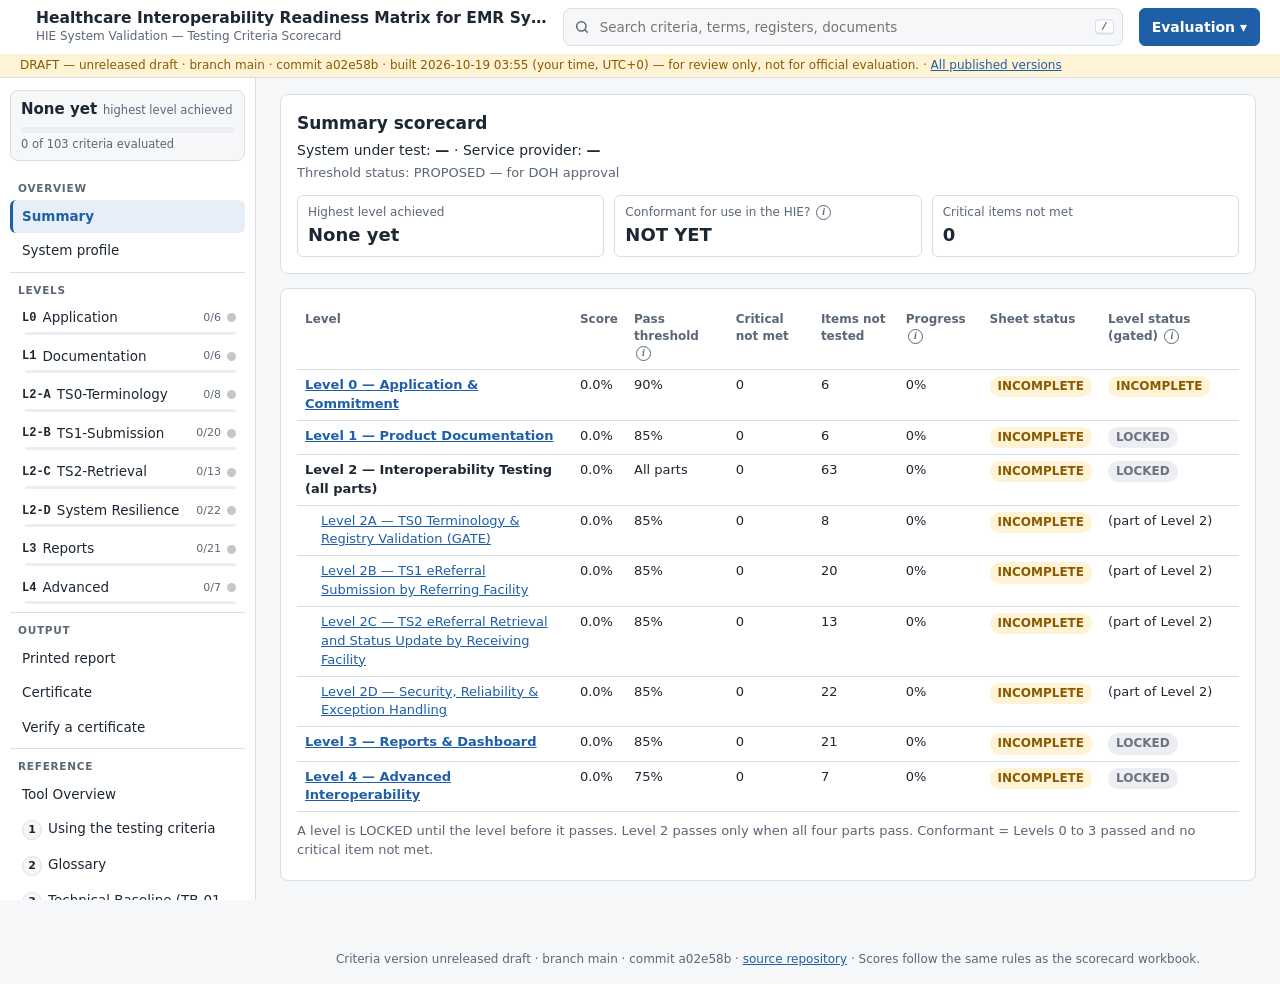
==== commit 719e08b0: "publish: push main (a02e58b)" ====
--- a/draft/index.html
+++ b/draft/index.html
@@ -4,10 +4,10 @@
 <html lang="en">
 <head>
   <meta charset="utf-8">
-  <meta name="build" content="ae2eabb5ef69">
+  <meta name="build" content="a02e58b60f83">
   <meta name="viewport" content="width=device-width, initial-scale=1">
   <title>Testing Criteria Scorecard</title>
-  <link rel="stylesheet" href="style.css?v=ae2eabb5ef69">
+  <link rel="stylesheet" href="style.css?v=a02e58b60f83">
 </head>
 <body>
   <header class="top" id="top">
@@ -47,9 +47,9 @@
   <div id="scrim" class="scrim" hidden></div>
   <main id="main" tabindex="-1"><p class="loading">Loading criteria…</p></main>
   <footer class="foot" id="foot"></footer>
-  <script src="scoring.js?v=ae2eabb5ef69"></script>
-  <script src="reference.js?v=ae2eabb5ef69"></script>
-  <script src="cert.js?v=ae2eabb5ef69"></script>
-  <script src="app.js?v=ae2eabb5ef69"></script>
+  <script src="scoring.js?v=a02e58b60f83"></script>
+  <script src="reference.js?v=a02e58b60f83"></script>
+  <script src="cert.js?v=a02e58b60f83"></script>
+  <script src="app.js?v=a02e58b60f83"></script>
 </body>
 </html>
--- a/draft/style.css
+++ b/draft/style.css
@@ -353,10 +353,26 @@
   font: 9.5pt/1.35 Arial, "Helvetica Neue", Helvetica, sans-serif;
 }
 .paper .muted { color: var(--r-muted); font-size: .85em; }
-.rp-letter { text-align: center; font-family: "Times New Roman", Times, serif; font-size: 10.5pt; line-height: 1.3; }
-.rp-title { text-align: center; font-size: 13pt; margin: 8px 0 2px; text-transform: uppercase; letter-spacing: .02em; }
-.rp-title small { display: block; font-size: 11pt; margin-top: 2px; }
-.rp-ver { text-align: center; color: var(--r-muted); font-size: 8pt; margin: 0 0 8px; }
+/* letterhead: the header table of the DOH-HIRMES forms (seal | agency and title | document control) */
+.rp-frame { width: 100%; border-collapse: collapse; }
+.rp-frame > thead > tr > td, .rp-frame > tbody > tr > td { padding: 0; border: 0; vertical-align: top; }
+.rp-frame > thead { display: table-header-group; break-inside: avoid; }
+.rp-letter { padding: 0 0 8px; }
+.rp-head { width: 100%; border-collapse: collapse; table-layout: fixed; color: #000; font-family: Arial, "Helvetica Neue", Helvetica, sans-serif; }
+.rp-head td { border: 1px solid #000; padding: 2.5pt 4pt; vertical-align: middle; }
+.rp-head .w-logo { width: 18%; }
+.rp-head .w-side { width: 30%; }
+.rp-logo { text-align: center; }
+.rp-logo img { display: block; width: 15mm; height: 15mm; object-fit: contain; margin: 0 auto; }
+.rp-agency { text-align: center; font-size: 9pt; line-height: 1.3; }
+.rp-agency b { display: block; text-transform: uppercase; }
+.rp-kind { text-align: center; font-size: 9pt; text-transform: uppercase; }
+.rp-doc { font-size: 7pt; line-height: 1.45; }
+.rp-doc span { display: block; }
+.rp-id td { font-size: 7pt; padding: 1.5pt 4pt; }
+.rp-id span { display: inline-block; margin-right: 12px; }
+.rp-id span:last-child { margin-right: 0; }
+.rp-id i { font-style: normal; color: #404040; }
 .rp-draft { color: var(--fail-t); font-weight: 700; }
 .rp-text { border: 1px solid var(--r-line); padding: 4px 8px; font-size: 8.5pt; columns: 2; column-gap: 14px; }
 .rp-text h3 { font-size: 8.5pt; margin: 2px 0; break-after: avoid; }
@@ -666,6 +682,10 @@
 .ce-row + .ce-row { border-top: .2mm solid #c3cad5; }
 .ce-rl { display: flex; align-items: center; padding: 1.6mm 3mm 1.6mm 0; font-size: calc(8pt * var(--k)); font-weight: 600; color: var(--navy); }
 .ce-cells { margin: 0; display: grid; grid-auto-flow: column; grid-auto-columns: minmax(0, 1fr); }
+/* first row: the conducting office on its own line across the table, the certificate cells under it */
+.r-cert .ce-office { grid-column: 1 / -1; gap: 1.5mm; padding: 1.6mm 0 0; }
+.r-cert .ce-office span { font-weight: 500; color: var(--soft); }
+.r-cert .ce-cells { grid-column: 2; }
 .r-dev .ce-cells { grid-template-columns: minmax(0, 2fr) minmax(0, 1fr); grid-auto-flow: row; }
 .ce-cells > div { padding: 1.6mm 2.5mm; border-left: .2mm solid #c3cad5; }
 .ce-cells dt { font-size: calc(6.8pt * var(--k)); color: var(--soft); line-height: 1.25; }
@@ -762,6 +782,7 @@
 .cert.portrait .ce-statement { max-width: none; margin: calc(6mm * var(--ks)) 0 calc(8mm * var(--ks)); }
 .cert.portrait .ce-row { grid-template-columns: 1fr; }
 .cert.portrait .ce-rl { padding: 1.8mm 0 0; }
+.cert.portrait .r-cert .ce-cells { grid-column: 1; }
 .cert.portrait .ce-cells > div:first-child { border-left: 0; padding-left: 0; }
 .cert.portrait .r-res .ce-cells { grid-auto-flow: row; grid-template-columns: repeat(3, minmax(0, 1fr)); }
 .cert.portrait .r-res .ce-cells > div:nth-child(3n+1) { border-left: 0; padding-left: 0; }
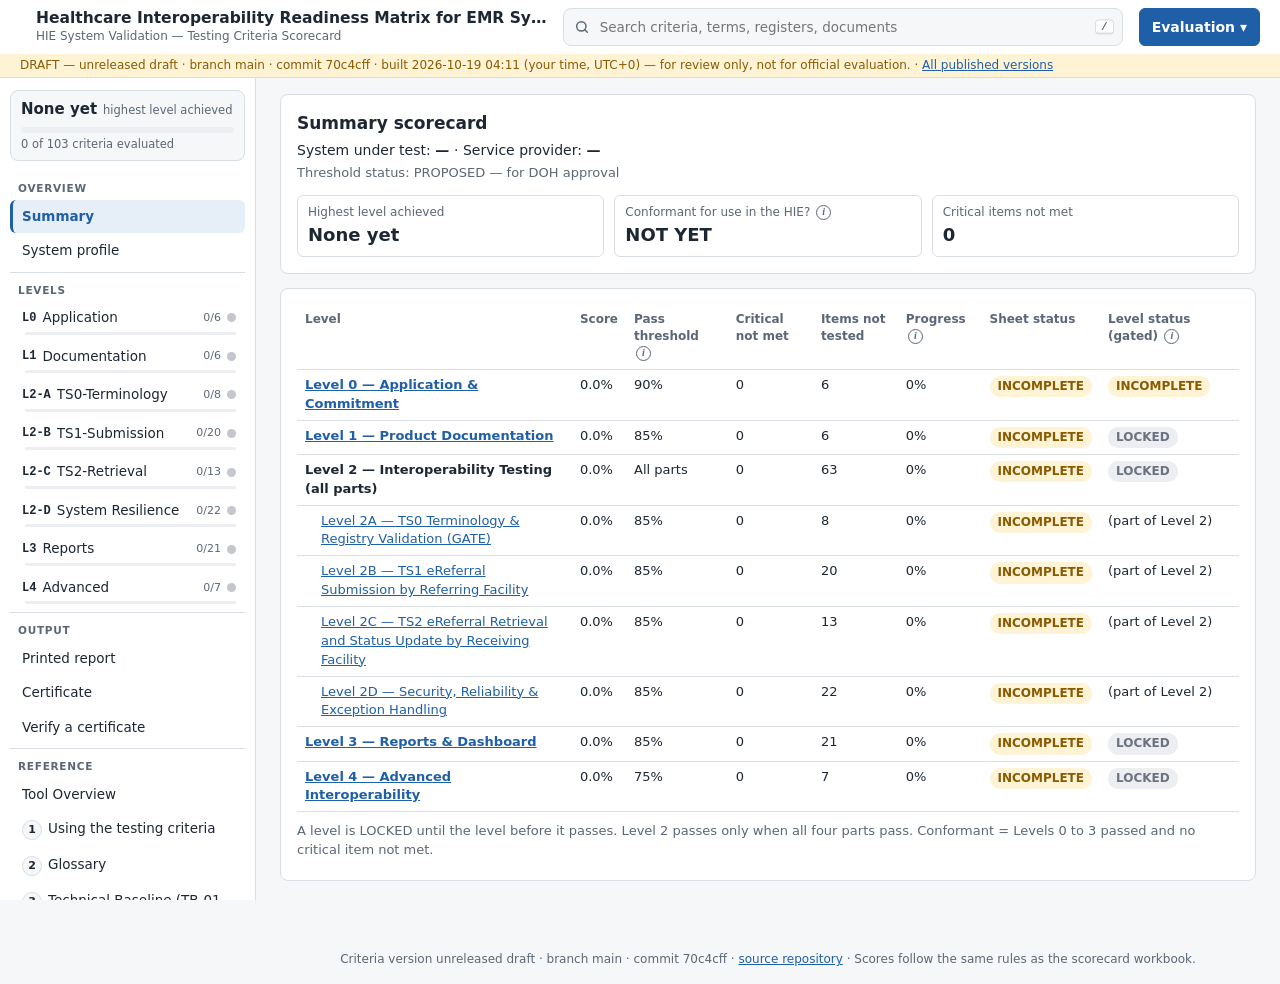
==== commit 21b55a84: "publish: push main (70c4cff)" ====
--- a/draft/index.html
+++ b/draft/index.html
@@ -4,10 +4,10 @@
 <html lang="en">
 <head>
   <meta charset="utf-8">
-  <meta name="build" content="a02e58b60f83">
+  <meta name="build" content="70c4cffd036a">
   <meta name="viewport" content="width=device-width, initial-scale=1">
   <title>Testing Criteria Scorecard</title>
-  <link rel="stylesheet" href="style.css?v=a02e58b60f83">
+  <link rel="stylesheet" href="style.css?v=70c4cffd036a">
 </head>
 <body>
   <header class="top" id="top">
@@ -47,9 +47,9 @@
   <div id="scrim" class="scrim" hidden></div>
   <main id="main" tabindex="-1"><p class="loading">Loading criteria…</p></main>
   <footer class="foot" id="foot"></footer>
-  <script src="scoring.js?v=a02e58b60f83"></script>
-  <script src="reference.js?v=a02e58b60f83"></script>
-  <script src="cert.js?v=a02e58b60f83"></script>
-  <script src="app.js?v=a02e58b60f83"></script>
+  <script src="scoring.js?v=70c4cffd036a"></script>
+  <script src="reference.js?v=70c4cffd036a"></script>
+  <script src="cert.js?v=70c4cffd036a"></script>
+  <script src="app.js?v=70c4cffd036a"></script>
 </body>
 </html>
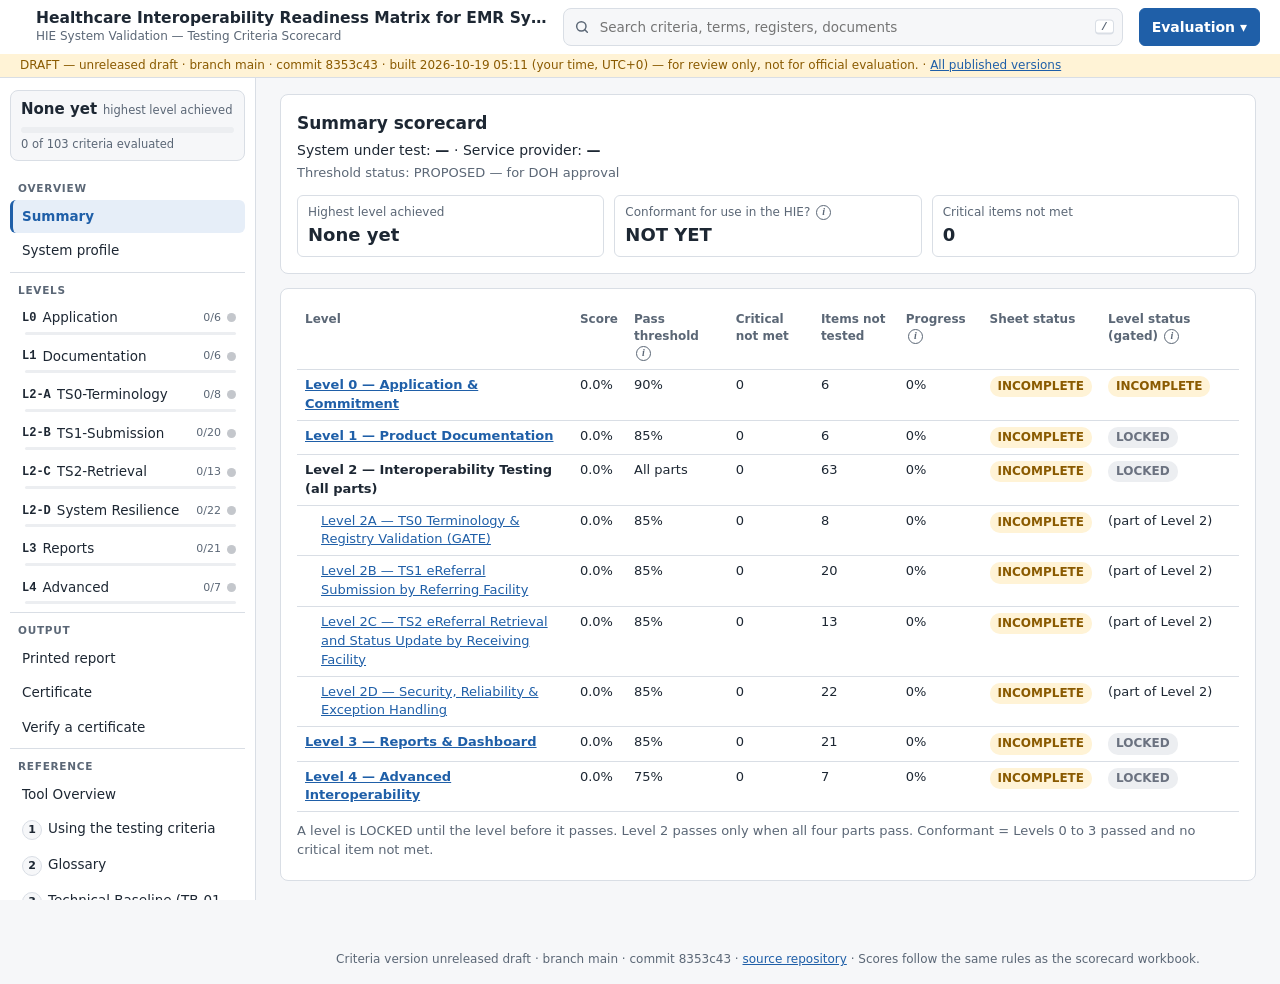
==== commit 5b58cd4e: "publish: push main (8353c43)" ====
--- a/draft/index.html
+++ b/draft/index.html
@@ -4,10 +4,10 @@
 <html lang="en">
 <head>
   <meta charset="utf-8">
-  <meta name="build" content="70c4cffd036a">
+  <meta name="build" content="8353c43be763">
   <meta name="viewport" content="width=device-width, initial-scale=1">
   <title>Testing Criteria Scorecard</title>
-  <link rel="stylesheet" href="style.css?v=70c4cffd036a">
+  <link rel="stylesheet" href="style.css?v=8353c43be763">
 </head>
 <body>
   <header class="top" id="top">
@@ -47,9 +47,9 @@
   <div id="scrim" class="scrim" hidden></div>
   <main id="main" tabindex="-1"><p class="loading">Loading criteria…</p></main>
   <footer class="foot" id="foot"></footer>
-  <script src="scoring.js?v=70c4cffd036a"></script>
-  <script src="reference.js?v=70c4cffd036a"></script>
-  <script src="cert.js?v=70c4cffd036a"></script>
-  <script src="app.js?v=70c4cffd036a"></script>
+  <script src="scoring.js?v=8353c43be763"></script>
+  <script src="reference.js?v=8353c43be763"></script>
+  <script src="cert.js?v=8353c43be763"></script>
+  <script src="app.js?v=8353c43be763"></script>
 </body>
 </html>
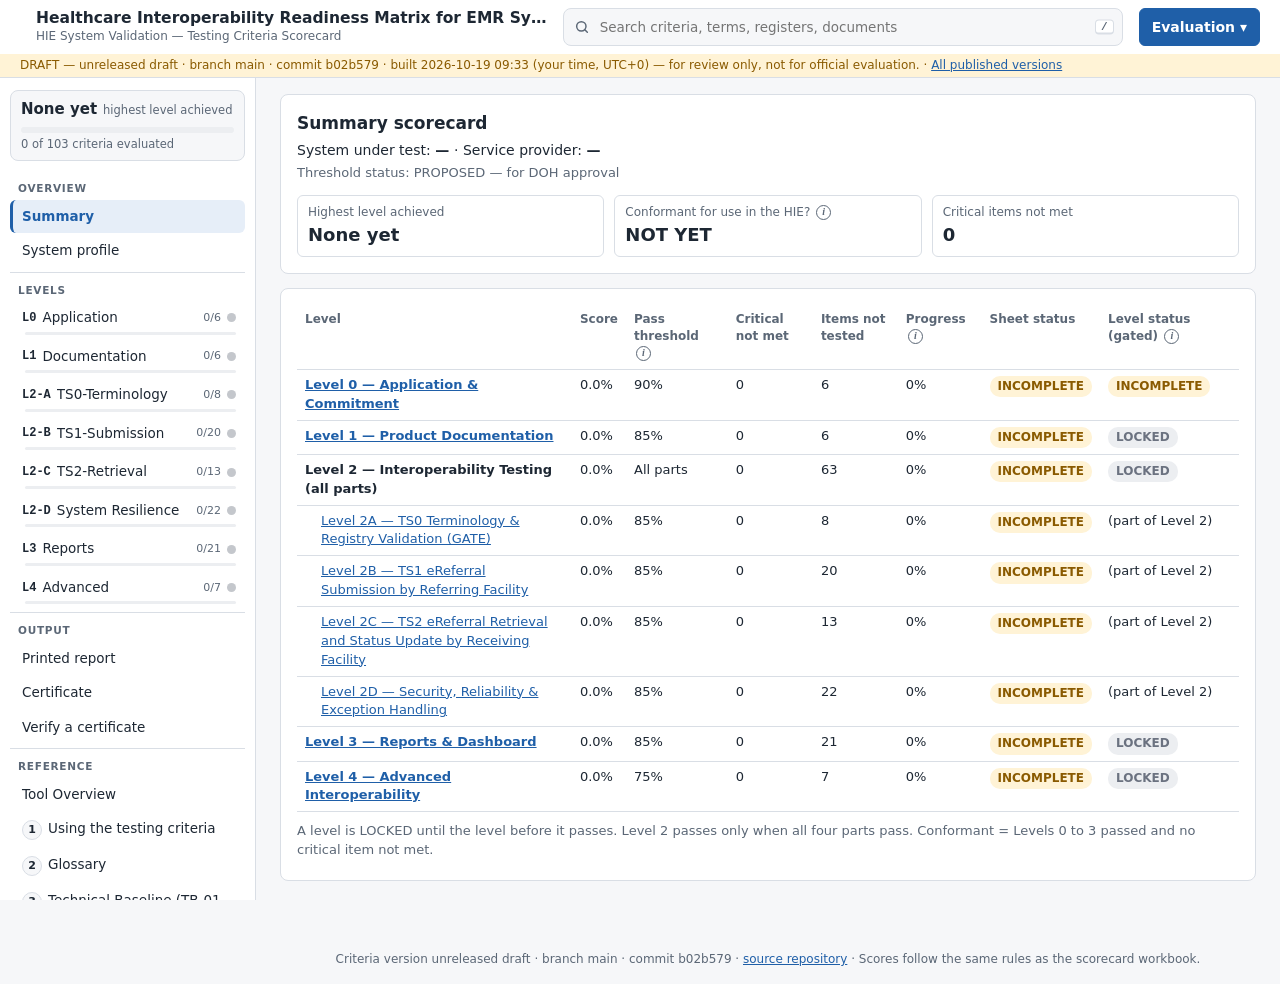
==== commit 50ce47e9: "publish: push main (b02b579)" ====
--- a/draft/index.html
+++ b/draft/index.html
@@ -4,10 +4,10 @@
 <html lang="en">
 <head>
   <meta charset="utf-8">
-  <meta name="build" content="8353c43be763">
+  <meta name="build" content="b02b5797a333">
   <meta name="viewport" content="width=device-width, initial-scale=1">
   <title>Testing Criteria Scorecard</title>
-  <link rel="stylesheet" href="style.css?v=8353c43be763">
+  <link rel="stylesheet" href="style.css?v=b02b5797a333">
 </head>
 <body>
   <header class="top" id="top">
@@ -47,9 +47,9 @@
   <div id="scrim" class="scrim" hidden></div>
   <main id="main" tabindex="-1"><p class="loading">Loading criteria…</p></main>
   <footer class="foot" id="foot"></footer>
-  <script src="scoring.js?v=8353c43be763"></script>
-  <script src="reference.js?v=8353c43be763"></script>
-  <script src="cert.js?v=8353c43be763"></script>
-  <script src="app.js?v=8353c43be763"></script>
+  <script src="scoring.js?v=b02b5797a333"></script>
+  <script src="reference.js?v=b02b5797a333"></script>
+  <script src="cert.js?v=b02b5797a333"></script>
+  <script src="app.js?v=b02b5797a333"></script>
 </body>
 </html>
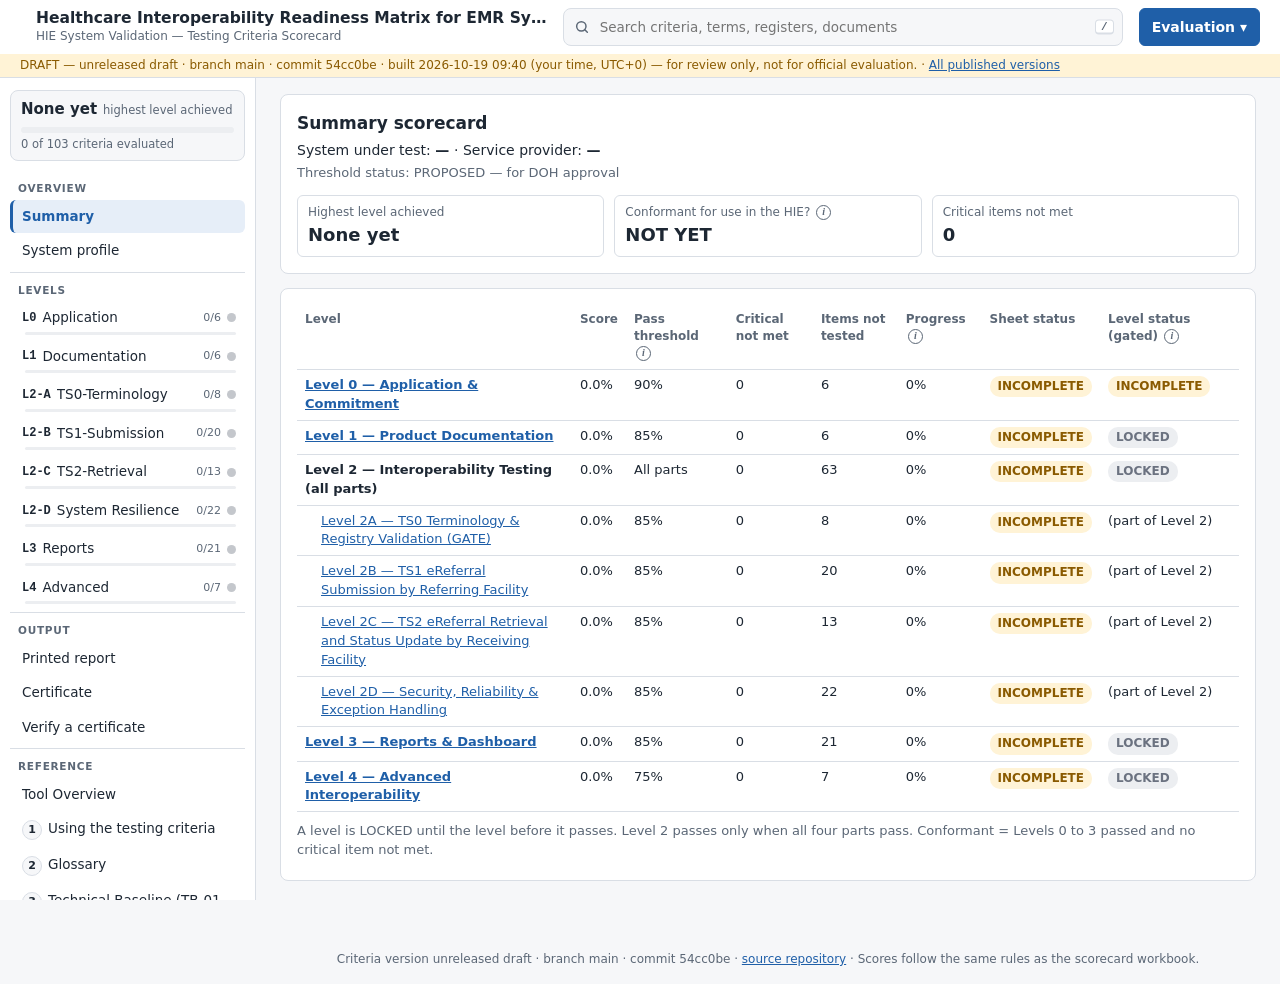
==== commit 6e5b7d2c: "publish: push main (54cc0be)" ====
--- a/draft/index.html
+++ b/draft/index.html
@@ -4,10 +4,10 @@
 <html lang="en">
 <head>
   <meta charset="utf-8">
-  <meta name="build" content="b02b5797a333">
+  <meta name="build" content="54cc0bef5e8b">
   <meta name="viewport" content="width=device-width, initial-scale=1">
   <title>Testing Criteria Scorecard</title>
-  <link rel="stylesheet" href="style.css?v=b02b5797a333">
+  <link rel="stylesheet" href="style.css?v=54cc0bef5e8b">
 </head>
 <body>
   <header class="top" id="top">
@@ -47,9 +47,9 @@
   <div id="scrim" class="scrim" hidden></div>
   <main id="main" tabindex="-1"><p class="loading">Loading criteria…</p></main>
   <footer class="foot" id="foot"></footer>
-  <script src="scoring.js?v=b02b5797a333"></script>
-  <script src="reference.js?v=b02b5797a333"></script>
-  <script src="cert.js?v=b02b5797a333"></script>
-  <script src="app.js?v=b02b5797a333"></script>
+  <script src="scoring.js?v=54cc0bef5e8b"></script>
+  <script src="reference.js?v=54cc0bef5e8b"></script>
+  <script src="cert.js?v=54cc0bef5e8b"></script>
+  <script src="app.js?v=54cc0bef5e8b"></script>
 </body>
 </html>
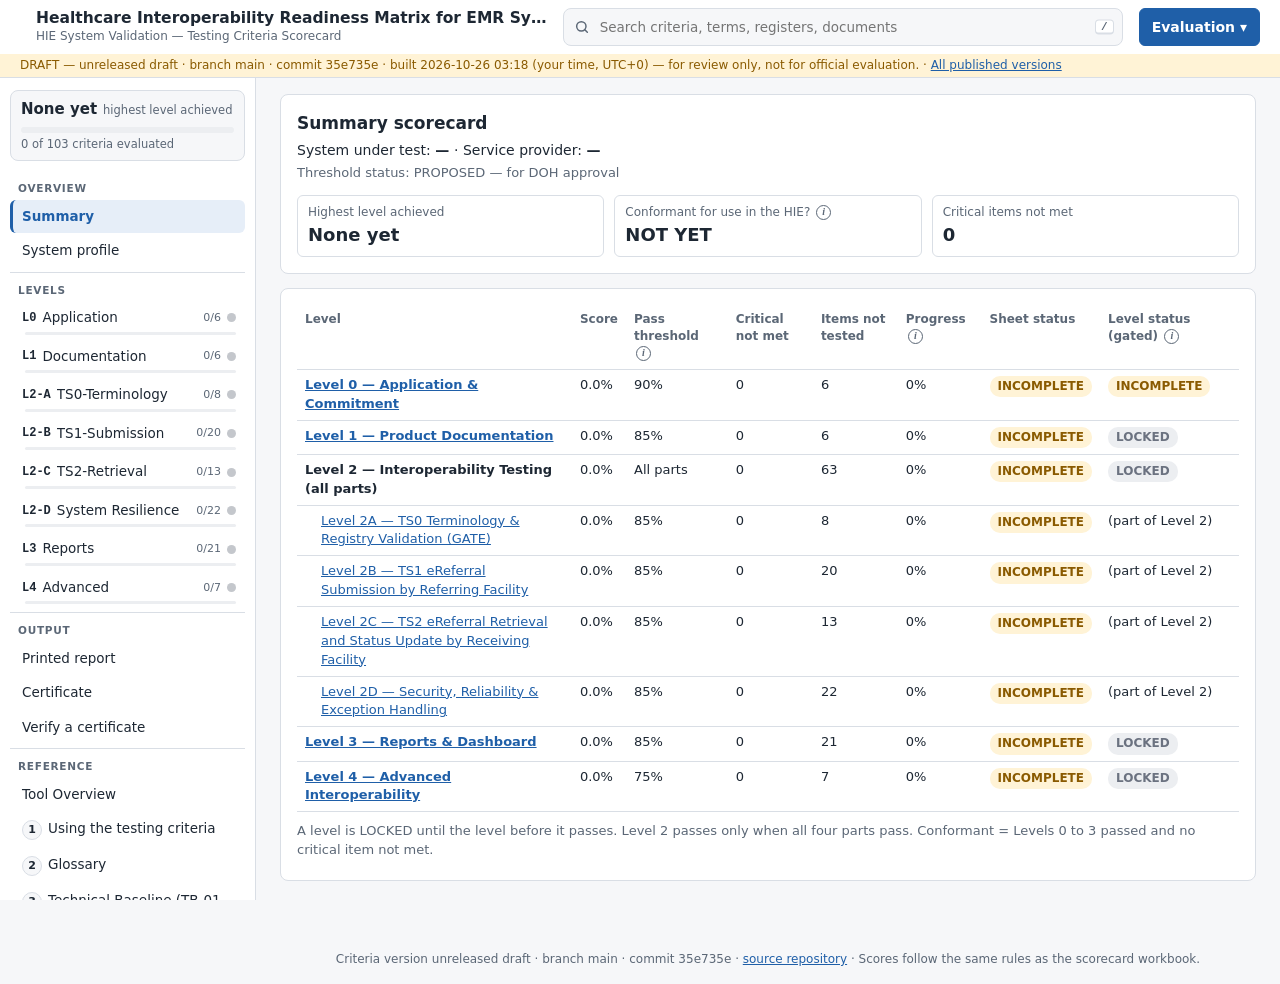
==== commit b01c8461: "publish: push main (35e735e)" ====
--- a/draft/index.html
+++ b/draft/index.html
@@ -4,10 +4,10 @@
 <html lang="en">
 <head>
   <meta charset="utf-8">
-  <meta name="build" content="54cc0bef5e8b">
+  <meta name="build" content="35e735ecc4a2">
   <meta name="viewport" content="width=device-width, initial-scale=1">
   <title>Testing Criteria Scorecard</title>
-  <link rel="stylesheet" href="style.css?v=54cc0bef5e8b">
+  <link rel="stylesheet" href="style.css?v=35e735ecc4a2">
 </head>
 <body>
   <header class="top" id="top">
@@ -47,9 +47,9 @@
   <div id="scrim" class="scrim" hidden></div>
   <main id="main" tabindex="-1"><p class="loading">Loading criteria…</p></main>
   <footer class="foot" id="foot"></footer>
-  <script src="scoring.js?v=54cc0bef5e8b"></script>
-  <script src="reference.js?v=54cc0bef5e8b"></script>
-  <script src="cert.js?v=54cc0bef5e8b"></script>
-  <script src="app.js?v=54cc0bef5e8b"></script>
+  <script src="scoring.js?v=35e735ecc4a2"></script>
+  <script src="reference.js?v=35e735ecc4a2"></script>
+  <script src="cert.js?v=35e735ecc4a2"></script>
+  <script src="app.js?v=35e735ecc4a2"></script>
 </body>
 </html>
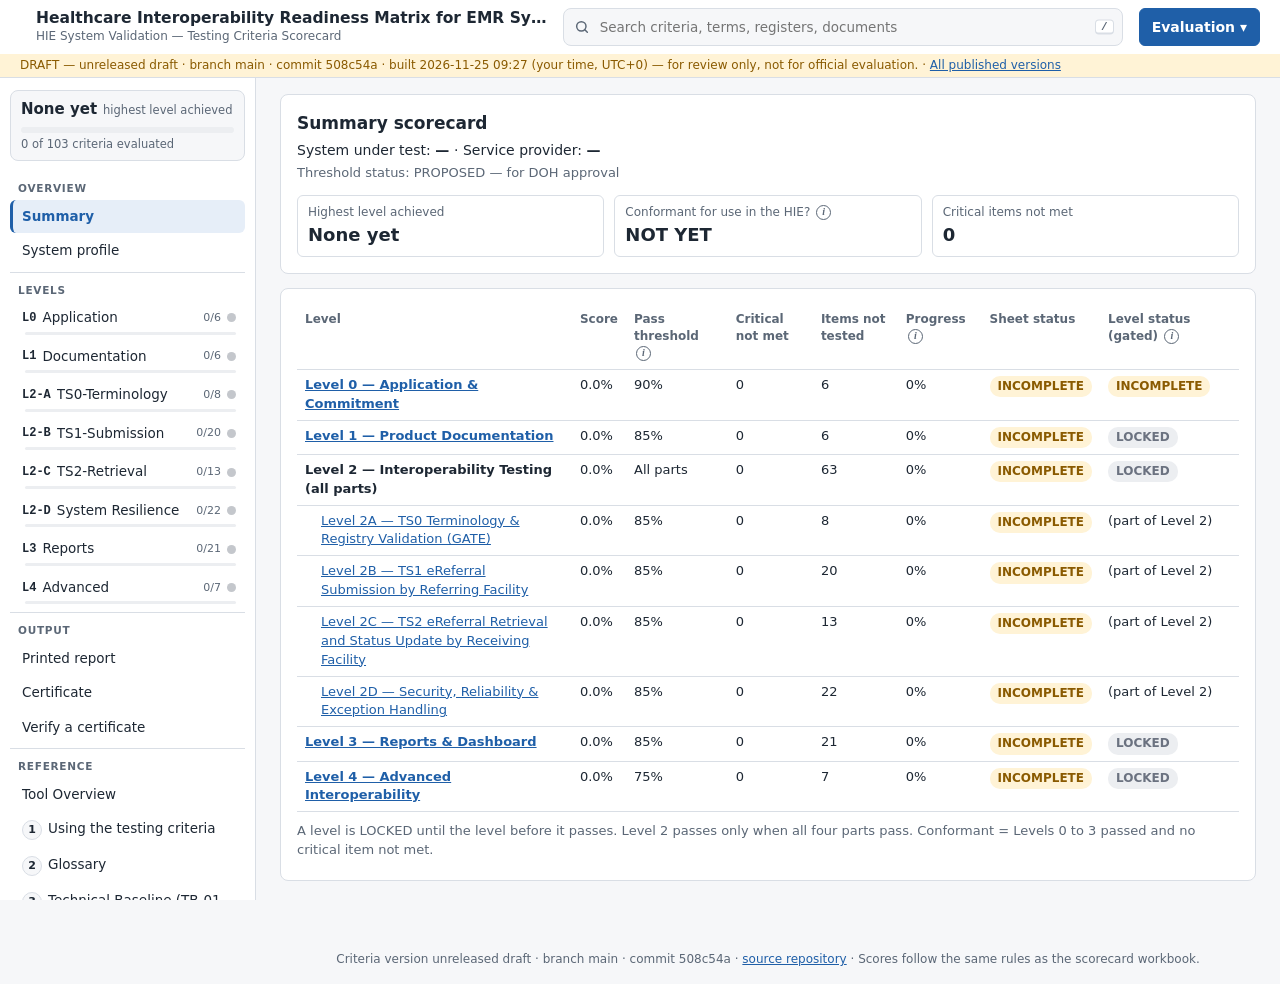
==== commit d9e71657: "publish: push main (508c54a)" ====
--- a/draft/index.html
+++ b/draft/index.html
@@ -4,10 +4,10 @@
 <html lang="en">
 <head>
   <meta charset="utf-8">
-  <meta name="build" content="35e735ecc4a2">
+  <meta name="build" content="508c54a3a0c8">
   <meta name="viewport" content="width=device-width, initial-scale=1">
   <title>Testing Criteria Scorecard</title>
-  <link rel="stylesheet" href="style.css?v=35e735ecc4a2">
+  <link rel="stylesheet" href="style.css?v=508c54a3a0c8">
 </head>
 <body>
   <header class="top" id="top">
@@ -47,9 +47,9 @@
   <div id="scrim" class="scrim" hidden></div>
   <main id="main" tabindex="-1"><p class="loading">Loading criteria…</p></main>
   <footer class="foot" id="foot"></footer>
-  <script src="scoring.js?v=35e735ecc4a2"></script>
-  <script src="reference.js?v=35e735ecc4a2"></script>
-  <script src="cert.js?v=35e735ecc4a2"></script>
-  <script src="app.js?v=35e735ecc4a2"></script>
+  <script src="scoring.js?v=508c54a3a0c8"></script>
+  <script src="reference.js?v=508c54a3a0c8"></script>
+  <script src="cert.js?v=508c54a3a0c8"></script>
+  <script src="app.js?v=508c54a3a0c8"></script>
 </body>
 </html>
